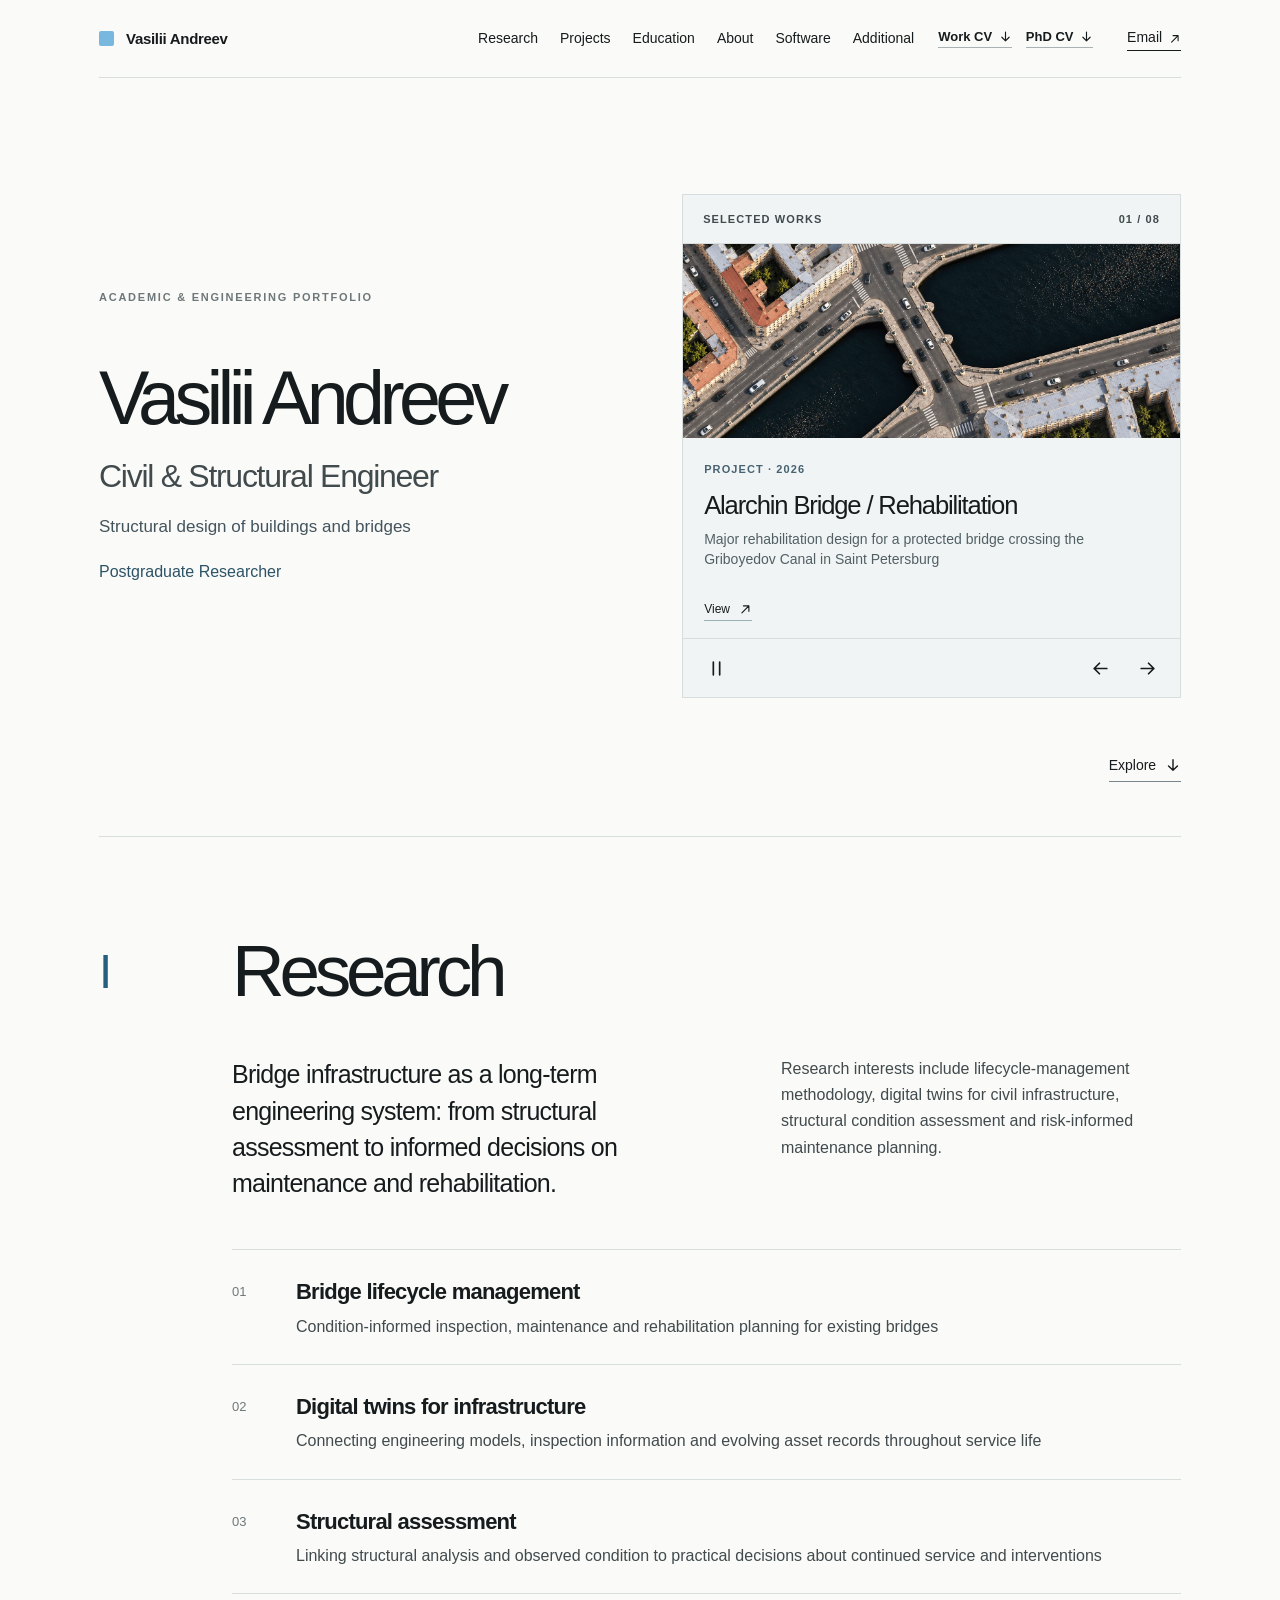
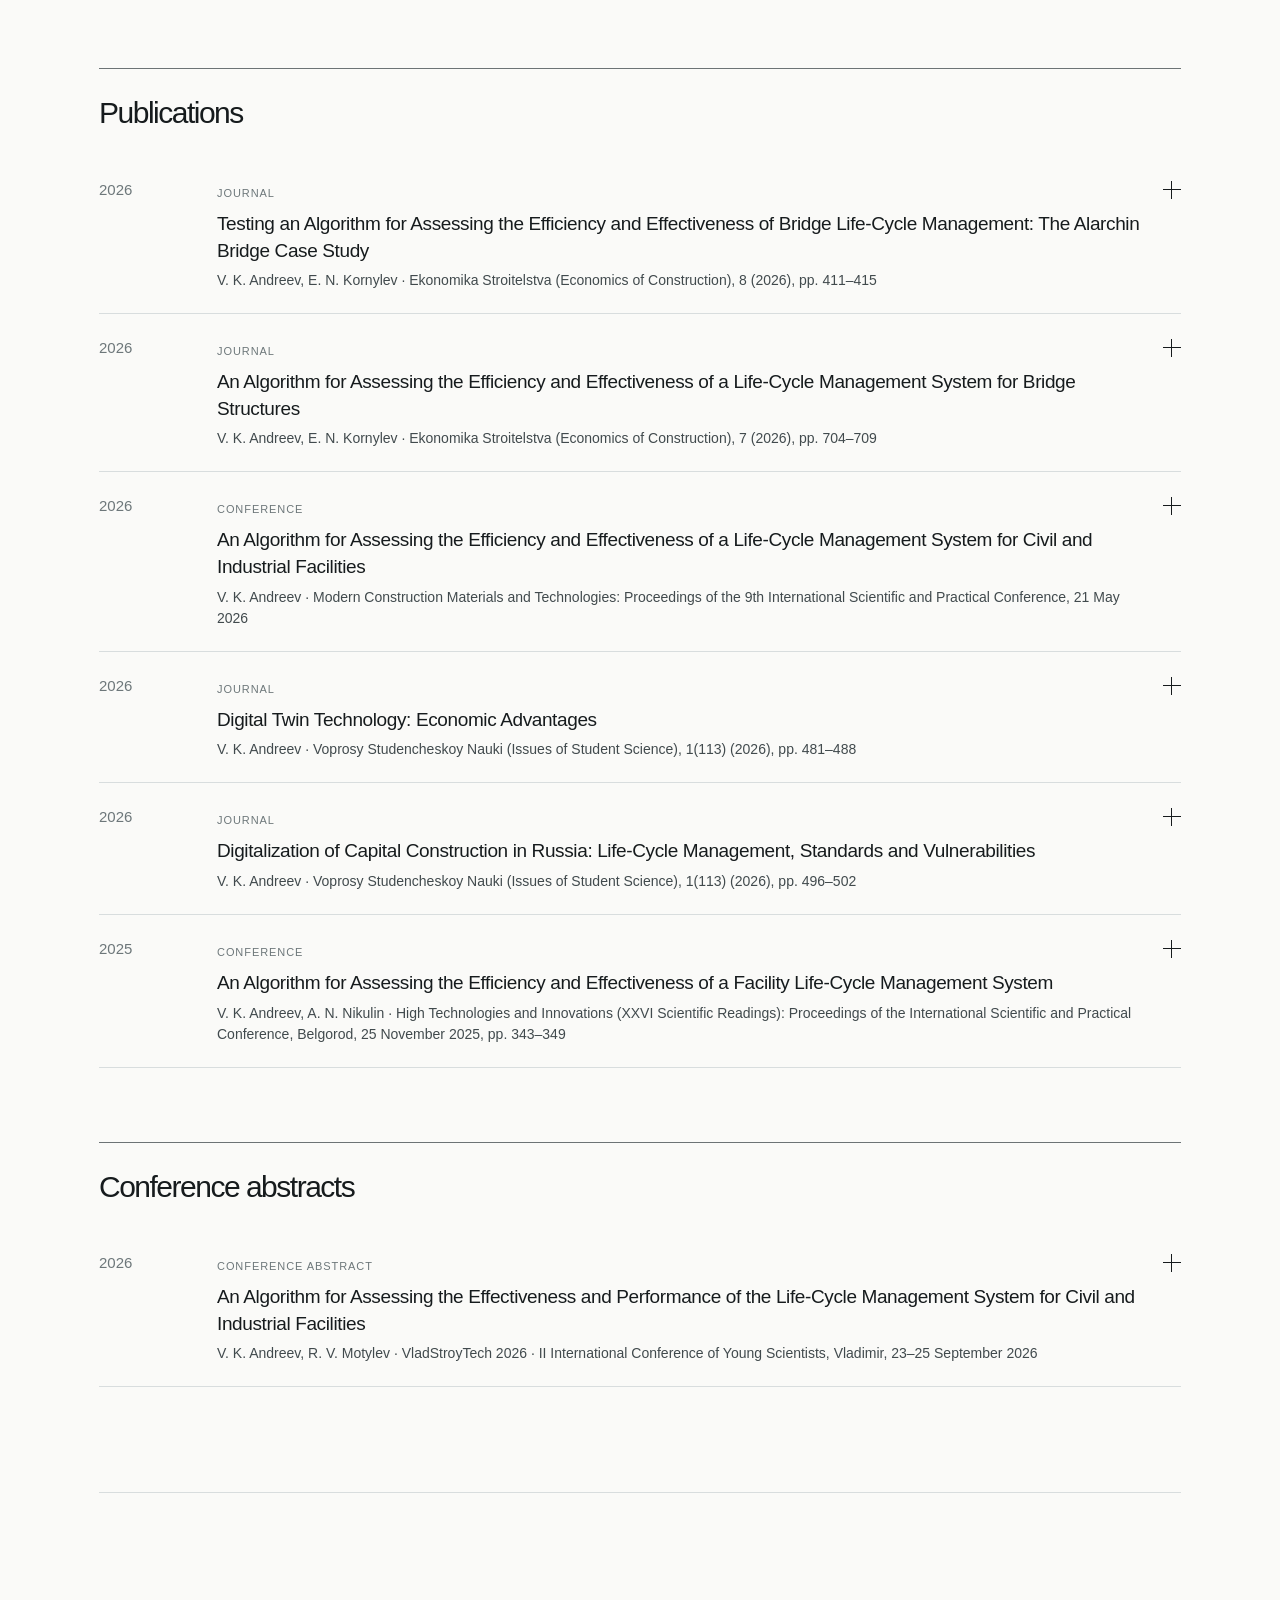
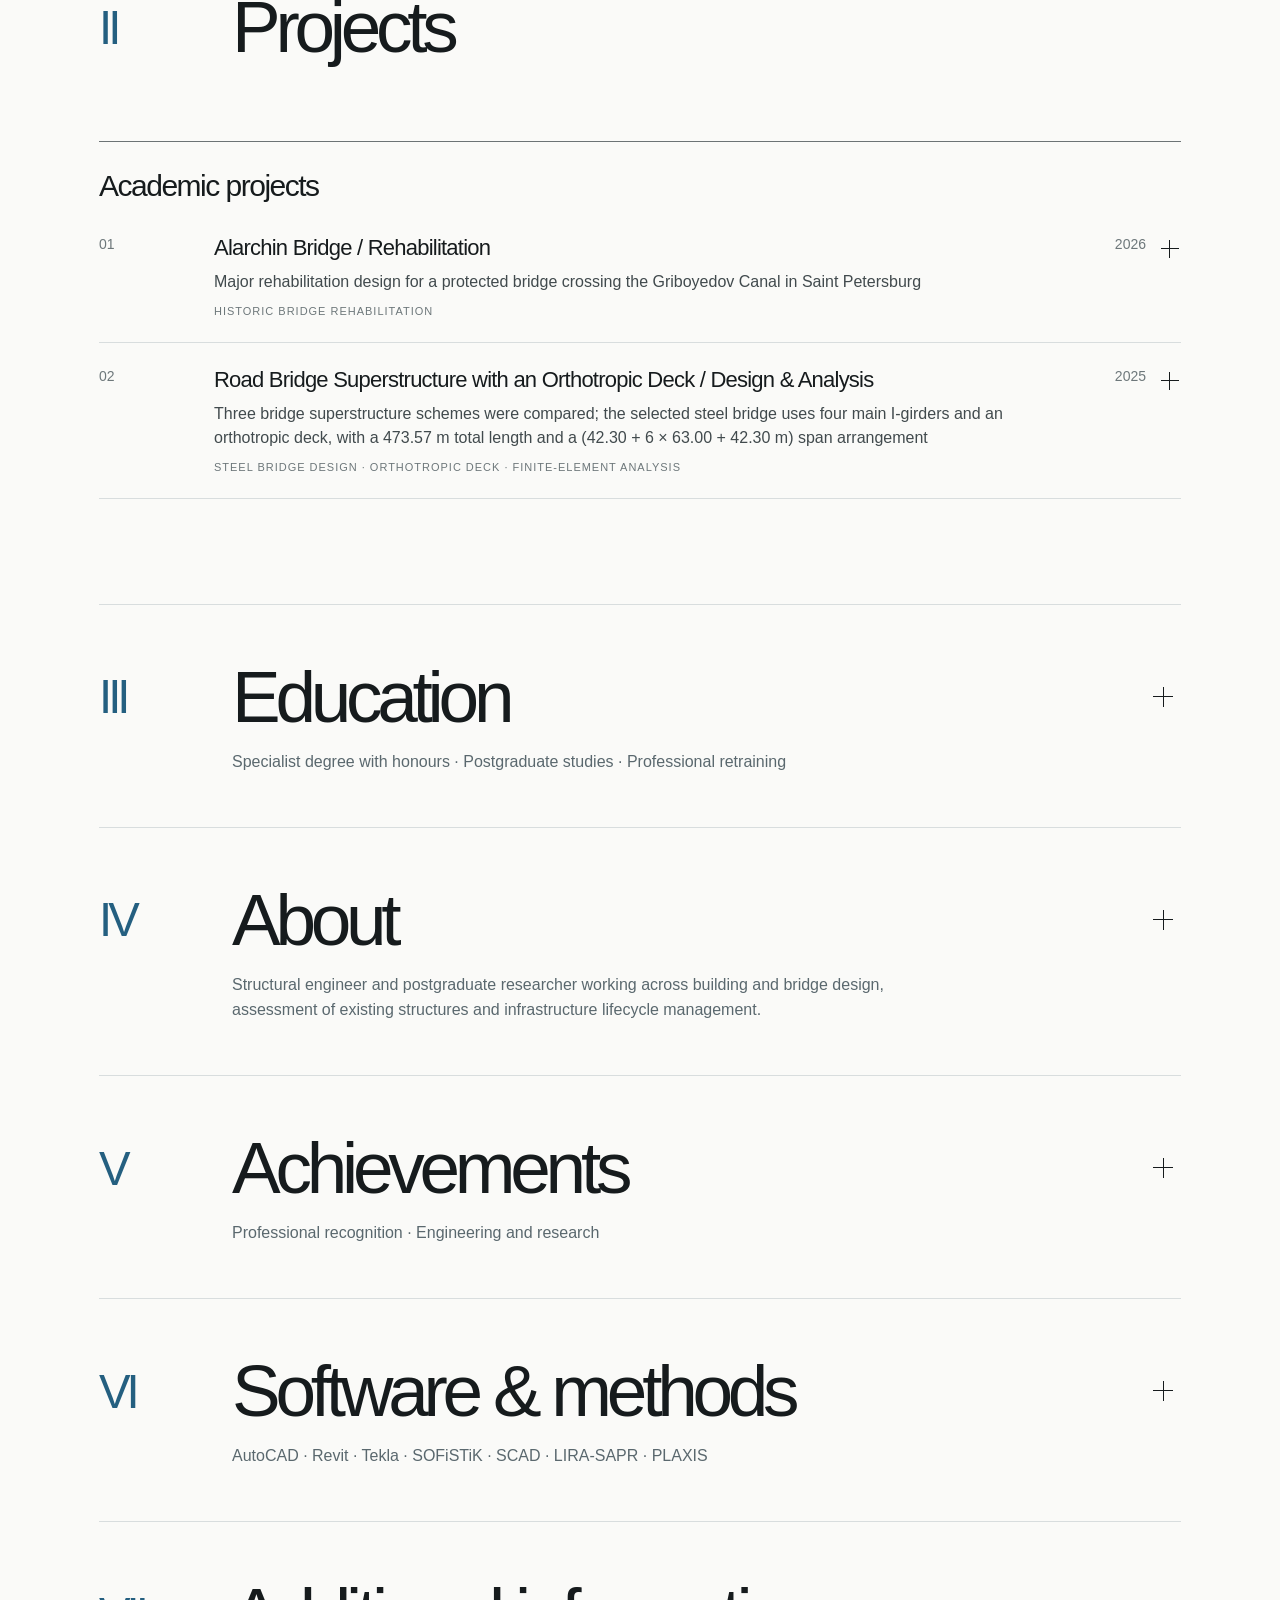
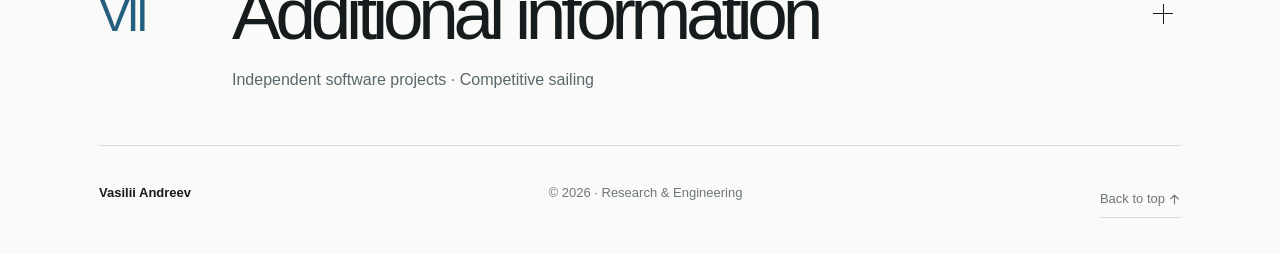
==== index.html @ 2270ab51 "Publish orthotropic bridge project with compact manual galleries" ====
<!doctype html>
<html lang="en">
<head>
<meta charset="utf-8">
<meta name="viewport" content="width=device-width,initial-scale=1">
<meta name="theme-color" content="#fafaf8">
<meta name="description" content="Vasilii Andreev — Civil and Structural Engineer and postgraduate researcher. Bridge engineering, infrastructure lifecycle management, research publications and selected technical projects.">
<title>Vasilii Andreev — Research &amp; Engineering</title>
<link rel="icon" href="assets/favicon-blue-v4.svg?v=5" type="image/svg+xml" sizes="any">
<link rel="stylesheet" href="assets/portfolio-v5.css?v=20261127-orto-gallery1">
<script src="assets/portfolio-v5.js?v=20261127-orto-gallery1" defer></script>
</head>
<body>
<a href="#app" class="skip-link">Skip to content</a>
<div class="page">
<header class="site-header" id="top">
<a class="brand" href="./" aria-label="Vasilii Andreev, home"><span class="brand-square" aria-hidden="true"></span><span class="brand-text"><span class="brand-name">Vasilii Andreev</span><span class="header-kicker" aria-label="Academic and Engineering Portfolio"><span class="header-kicker-full">ACADEMIC &amp; ENGINEERING PORTFOLIO</span><span class="header-kicker-mobile"><span>ACADEMIC &amp; ENGINEERING</span><span>PORTFOLIO</span></span></span></span></a>
<button type="button" class="nav-toggle" id="nav-toggle" aria-expanded="false" aria-label="Open navigation" aria-controls="site-nav"><span class="nav-toggle-label">Menu</span><span class="menu-glyph" aria-hidden="true"><span></span><span></span></span></button>
<nav class="nav" id="site-nav" aria-label="Main navigation">
<a href="#research">Research</a>
<a href="#projects">Projects</a>
<a href="#education">Education</a>
<a href="#about">About</a>
<a href="#software">Software</a>
<a href="#additional">Additional</a>
<div class="nav-cv-mobile"><a data-cv="work" href="media/docs/Vasilii_Andreev_Work_CV.pdf" download>Work CV <span aria-hidden="true"><svg class="ui-icon ui-icon-down" xmlns="http://www.w3.org/2000/svg" width="18" height="18" viewBox="0 0 18 18" fill="none" stroke="currentColor" stroke-width="1.6" stroke-linecap="round" stroke-linejoin="round" aria-hidden="true" focusable="false"><path d="M9 3v12m-5-5 5 5 5-5"/></svg></span></a><a data-cv="phd" href="media/docs/Vasilii_Andreev_PhD_CV.pdf" download>PhD CV <span aria-hidden="true"><svg class="ui-icon ui-icon-down" xmlns="http://www.w3.org/2000/svg" width="18" height="18" viewBox="0 0 18 18" fill="none" stroke="currentColor" stroke-width="1.6" stroke-linecap="round" stroke-linejoin="round" aria-hidden="true" focusable="false"><path d="M9 3v12m-5-5 5 5 5-5"/></svg></span></a></div><a class="nav-email-mobile" href="#contact">Email <span aria-hidden="true"><svg class="ui-icon ui-icon-external" xmlns="http://www.w3.org/2000/svg" width="18" height="18" viewBox="0 0 18 18" fill="none" stroke="currentColor" stroke-width="1.6" stroke-linecap="round" stroke-linejoin="round" aria-hidden="true" focusable="false"><path d="M5 14 14 5M7 5h7v7"/></svg></span></a>
</nav>
<div class="cv-actions" aria-label="Download curriculum vitae"><a data-cv="work" href="media/docs/Vasilii_Andreev_Work_CV.pdf" download="Vasilii_Andreev_Work_CV.pdf">Work CV <svg class="ui-icon ui-icon-down" xmlns="http://www.w3.org/2000/svg" width="18" height="18" viewBox="0 0 18 18" fill="none" stroke="currentColor" stroke-width="1.6" stroke-linecap="round" stroke-linejoin="round" aria-hidden="true" focusable="false"><path d="M9 3v12m-5-5 5 5 5-5"/></svg></a><a data-cv="phd" href="media/docs/Vasilii_Andreev_PhD_CV.pdf" download="Vasilii_Andreev_PhD_CV.pdf">PhD CV <svg class="ui-icon ui-icon-down" xmlns="http://www.w3.org/2000/svg" width="18" height="18" viewBox="0 0 18 18" fill="none" stroke="currentColor" stroke-width="1.6" stroke-linecap="round" stroke-linejoin="round" aria-hidden="true" focusable="false"><path d="M9 3v12m-5-5 5 5 5-5"/></svg></a></div>
<a class="nav-contact" id="header-contact" href="#contact">Email <svg class="ui-icon ui-icon-external" xmlns="http://www.w3.org/2000/svg" width="18" height="18" viewBox="0 0 18 18" fill="none" stroke="currentColor" stroke-width="1.6" stroke-linecap="round" stroke-linejoin="round" aria-hidden="true" focusable="false"><path d="M5 14 14 5M7 5h7v7"/></svg></a>
</header>
<main id="app"><p class="site-section">Loading portfolio…</p></main>
<footer class="site-footer"><strong>Vasilii Andreev</strong><span>© <span id="copyright-year">2026</span> · Research &amp; Engineering</span><a href="#top" data-back-to-top>Back to top <svg class="ui-icon ui-icon-up" xmlns="http://www.w3.org/2000/svg" width="18" height="18" viewBox="0 0 18 18" fill="none" stroke="currentColor" stroke-width="1.6" stroke-linecap="round" stroke-linejoin="round" aria-hidden="true" focusable="false"><path d="M9 15V3m-5 5 5-5 5 5"/></svg></a></footer>
</div>
</body>
</html>
---- assets/portfolio-v5.css ----
/* Portfolio v5: information-led Japanese minimalism */
:root{--paper:#fafaf8;--ink:#161b1d;--secondary:#414a4d;--muted:#6d777a;--line:#d8ddde;--accent:#277fae;--blue:#83c3e9;--soft:#f0f4f5;--main:1150px;--head:78px}
*{box-sizing:border-box}html{scroll-behavior:smooth;scroll-padding-top:100px}body{margin:0;background:var(--paper);color:var(--ink);font:17px/1.65 Inter,"Helvetica Neue",Arial,sans-serif;-webkit-font-smoothing:antialiased}
a{color:inherit;text-decoration:none}button{font:inherit;cursor:pointer}p,h1,h2,h3,h4{margin:0}
a:focus-visible,button:focus-visible,summary:focus-visible,.showcase-viewport:focus-visible{outline:3px solid var(--accent);outline-offset:3px}
img{max-width:100%;display:block}.page{max-width:var(--main);padding:0 34px;margin:0 auto;min-width:0}
.skip-link{position:absolute;left:10px;top:-100px;background:#fff;padding:10px;z-index:300}.skip-link:focus{top:10px}
.site-header{position:sticky;top:0;z-index:100;height:var(--head);display:flex;align-items:center;gap:20px;border-bottom:1px solid var(--line);background:rgba(250,250,248,.96);-webkit-backdrop-filter:blur(12px);backdrop-filter:blur(12px)}
.brand{display:flex;gap:12px;align-items:center;margin-right:auto;white-space:nowrap;font-size:15px;font-weight:650;letter-spacing:-.02em}
.brand-square{display:block;height:15px;width:15px;background:var(--blue);border-radius:2px}
.nav{display:flex;gap:22px;align-items:center;transition:opacity .25s}
.nav a,.nav-contact{font-size:14px;font-weight:500;white-space:nowrap}
.nav a:hover,.nav a[aria-current],.nav-contact:hover{color:var(--accent)}
.nav-contact{margin-left:14px;border-bottom:1px solid currentColor}
.nav-toggle{display:none}.text-link{font-size:14px;border-bottom:1px solid #79868b;padding-bottom:4px}
.site-footer{display:flex;justify-content:space-between;gap:16px;flex-wrap:wrap;padding:36px 0;color:var(--muted);font-size:13px}.site-footer strong{color:var(--ink);font-weight:600}.site-footer a{border-bottom:1px solid var(--line)}
.intro-section{padding:116px 0 54px;border-bottom:1px solid var(--line)}
.intro-grid{display:grid;grid-template-columns:minmax(0,1.02fr) minmax(0,.98fr);gap:clamp(36px,5vw,80px);align-items:center}
.intro-main{min-width:0;padding:30px 0 50px}
.intro-label{font-size:11px;letter-spacing:.16em;color:var(--muted);font-weight:650}
.intro-main h1{font-weight:460;letter-spacing:-.075em;line-height:1.06;font-size:clamp(58px,5.9vw,90px);margin:52px 0 18px}
.profession{font-size:clamp(22px,2.5vw,32px);letter-spacing:-.04em;line-height:1.28;color:var(--secondary)}
.research-status{font-size:15px;margin-top:27px;font-weight:520;display:flex;align-items:center;gap:12px;color:#395d73}
.status-line{width:18px;height:3px;background:var(--blue);display:inline-block}
.intro-foot{display:flex;justify-content:flex-end;gap:28px;align-items:center;margin-top:56px}.intro-spacer{flex:1}
.showcase{border:1px solid var(--line);background:#f0f4f5;min-height:504px;display:flex;flex-direction:column;min-width:0}
.showcase-top{display:flex;justify-content:space-between;gap:15px;padding:15px 20px;border-bottom:1px solid var(--line);font-size:11px;letter-spacing:.1em;color:var(--secondary);font-weight:650}
.showcase-counter{font-variant-numeric:tabular-nums}
.showcase-viewport{position:relative;flex:1;min-height:382px;touch-action:pan-y}
.showcase-slide{position:absolute;inset:0;display:flex;flex-direction:column;opacity:0;visibility:hidden;pointer-events:none;transition:opacity .3s}
.showcase-slide.is-current{opacity:1;visibility:visible;pointer-events:auto}
.showcase-image-region{position:relative;min-height:125px;flex:1;overflow:hidden;background:#eaf1f4}
.showcase-image{width:100%;height:100%;object-fit:cover}
.showcase-canvas{position:absolute;inset:0;display:flex;align-items:center;justify-content:center}
.canvas-project{background:#e7f0f3}
.canvas-publication{background:#f2f3ef}
.canvas-motif{width:50%;height:1px;background:#8da5ad;transform:rotate(-14deg);position:relative}
.canvas-motif:before{content:"";position:absolute;width:13px;height:13px;background:var(--blue);left:10%;bottom:-6px}
.canvas-publication .canvas-motif{height:1px;width:32%;background:#a3b0a9;transform:none}
.canvas-publication .canvas-motif:before{width:1px;height:65px;bottom:-32px;left:50%;background:#a3b0a9}
.showcase-slide-copy{padding:22px 21px 17px;min-height:200px;display:flex;flex-direction:column;align-items:flex-start}
.showcase-category{font-size:11px;font-weight:600;letter-spacing:.1em;color:#476271}
.showcase-slide-copy h3{font-size:clamp(19px,2vw,26px);font-weight:530;line-height:1.28;letter-spacing:-.045em;margin:11px 0 7px}
.showcase-slide-copy p{font-size:14px;line-height:1.45;color:#526064;max-height:3em;overflow:hidden}
.showcase-link{font-size:12px;margin-top:auto;border-bottom:1px solid #9bb1b9;padding-top:12px}
.showcase-link:hover{color:var(--accent)}
.showcase-controls{border-top:1px solid var(--line);display:flex;justify-content:space-between;gap:12px;padding:8px 12px}
.showcase-play,.showcase-prev,.showcase-next{min-height:42px;min-width:42px;border:1px solid transparent;background:transparent;font-size:19px;color:var(--ink)}
.showcase-buttons{display:flex;gap:5px}
.showcase-play:hover,.showcase-buttons button:hover{background:#dfebf0}
.site-section{padding:94px 0 105px;border-bottom:1px solid var(--line);scroll-margin-top:calc(var(--head) + 26px)}
.section-head{display:grid;grid-template-columns:115px 1fr;align-items:baseline;gap:18px;margin-bottom:45px}
.section-number{font-size:32px;font-weight:460;line-height:1;font-family:Georgia,"Times New Roman",serif;color:#657d88}
.section-head h2{font-size:clamp(42px,5.7vw,73px);font-weight:470;line-height:1.1;letter-spacing:-.072em}
.intro-two{display:grid;grid-template-columns:1.1fr .9fr;gap:60px;margin-left:133px;margin-bottom:48px}
.section-lead{font-size:clamp(19px,2.15vw,25px);line-height:1.45;letter-spacing:-.03em}
.section-note{font-size:16px;color:var(--secondary);line-height:1.63}
.topic-list{margin-left:133px;border-top:1px solid var(--line)}
.topic{display:grid;grid-template-columns:48px 1fr;gap:16px;padding:24px 0;border-bottom:1px solid var(--line)}
.topic-index{color:var(--muted);font-size:13px;padding-top:7px}
.topic h3{font-size:22px;font-weight:550;letter-spacing:-.035em;transition:color .17s}
.topic:hover h3,.topic:focus-within h3{color:var(--accent)}
.topic p{font-size:16px;color:var(--secondary);margin-top:3px}
.subsection-head{display:flex;justify-content:space-between;align-items:baseline;border-top:1px solid #6c7375;padding-top:19px;margin-top:74px}
.subsection-head h3{font-size:30px;font-weight:470;letter-spacing:-.05em}
.paper-list{padding:0;list-style:none;margin:18px 0 0}
.paper{border-bottom:1px solid var(--line)}
.paper-inner{display:grid;grid-template-columns:104px minmax(0,1fr) 30px;gap:14px;padding:22px 0;align-items:start}
.paper-inner a{color:inherit}
.paper-year{font-size:15px;color:var(--muted)}
.paper-meta{font-size:11px;color:var(--muted);letter-spacing:.085em;text-transform:uppercase}
.paper h4{font-size:19px;line-height:1.4;font-weight:540;letter-spacing:-.02em;margin-top:5px;transition:color .18s}
.paper:hover h4,.paper:focus-within h4{color:var(--accent)}
.paper p{font-size:14px;color:var(--secondary);margin-top:6px}
.paper-index{font-size:12px;color:#96a0a4;text-align:right}
.project-group{margin-top:85px}
.project-entry,.education-entry,.software-entry{border-bottom:1px solid var(--line);min-width:0}
.project-entry summary,.education-entry summary,.software-entry summary{list-style:none;cursor:pointer;display:grid;gap:15px;align-items:start;padding:22px 0}
.project-entry summary::-webkit-details-marker,.education-entry summary::-webkit-details-marker,.software-entry summary::-webkit-details-marker{display:none}
.project-entry summary{grid-template-columns:100px minmax(0,1fr) 98px 20px}
.project-index,.project-year,.software-index{font-size:14px;color:var(--muted)}
.project-year{text-align:right}
.project-info,.edu-primary,.software-summary{min-width:0}
.project-title,.education-title,.software-name{display:block;font-size:22px;font-weight:530;line-height:1.35;letter-spacing:-.035em;transition:color .18s}
.project-entry summary:hover .project-title,.project-entry summary:focus-visible .project-title,
.education-entry summary:hover .education-title,.education-entry summary:focus-visible .education-title,
.software-entry summary:hover .software-name{color:var(--accent)}
.project-description,.education-description,.software-desc{display:block;color:var(--secondary);font-size:16px;margin-top:7px;line-height:1.5}
.project-discipline{display:block;font-size:11px;text-transform:uppercase;letter-spacing:.09em;color:var(--muted);margin-top:8px}
.plus{position:relative;display:block;width:18px;height:18px;margin-top:7px}
.plus:before,.plus:after{content:"";position:absolute;background:var(--ink)}
.plus:before{top:8px;left:0;width:18px;height:1px}
.plus:after{top:0;left:8px;width:1px;height:18px;transition:transform .2s}
details[open]>.project-entry,details[open]>.education-entry{color:var(--ink)}
details[open]>summary .plus:after{transform:rotate(90deg)}
.project-expanded{padding:6px 25px 36px 114px}
.project-expanded dl{display:grid;grid-template-columns:1fr 1fr;gap:24px 35px;margin:0}
.project-fact dt{font-size:11px;letter-spacing:.07em;text-transform:uppercase;color:var(--muted);margin-bottom:5px}
.project-fact dd{margin:0;color:var(--secondary);font-size:16px;line-height:1.55}
.evidence-gallery{display:grid;grid-template-columns:repeat(2,minmax(0,1fr));gap:16px;margin-top:25px}
.evidence-image img{aspect-ratio:1.45;object-fit:cover;width:100%;background:#edf1f2}
.evidence-image small{font-size:12px;color:var(--muted);display:block;margin-top:6px}
.evidence-document{display:block;grid-column:1/-1;padding:12px 0;border-bottom:1px solid var(--line);font-size:15px}
.education-list{margin-left:133px;border-top:1px solid var(--line)}
.education-entry summary{grid-template-columns:120px minmax(0,1fr) 20px;column-gap:18px;padding:28px 0}
.education-date{font-size:14px;color:var(--muted);white-space:nowrap}
.education-title{font-size:clamp(19px,2vw,23px);max-width:610px}
.education-institution{font-size:15px;color:#313b3f;display:block;margin-top:8px}
.education-description{font-size:15px;max-width:650px}
.education-expanded{display:grid;grid-template-columns:minmax(0,1.15fr) minmax(175px,.85fr);gap:38px;padding:0 20px 36px 138px}
.education-learning h4{font-size:12px;font-weight:600;letter-spacing:.06em;text-transform:uppercase;color:var(--muted);margin:12px 0}
.education-learning ul{list-style:none;margin:0 0 20px;padding:0}
.education-learning li{font-size:15px;padding:6px 0 6px 16px;position:relative;line-height:1.55}
.education-learning li:before{content:"—";position:absolute;left:0;color:var(--accent)}
.education-diploma{display:flex;align-items:stretch}
.education-diploma-placeholder,.education-diploma-link{width:100%;display:flex;flex-direction:column;align-items:center;justify-content:center;gap:10px;background:#f2f4f4;border:1px solid var(--line);padding:21px 16px;text-align:center;color:var(--muted);font-size:13px}
.diploma-paper{display:flex;align-items:center;justify-content:center;width:100px;height:130px;background:var(--paper);border:1px solid #b6c5c9;color:var(--accent);font-size:16px}
.software-note{max-width:790px;margin:0 0 50px 133px}
.software-list{border-top:1px solid var(--line);margin-left:133px}
.software-entry summary{grid-template-columns:40px minmax(0,1fr) 155px 20px}
.software-desc{font-size:15px}
.software-category{font-size:11px;text-align:right;letter-spacing:.05em;color:var(--muted)}
.software-expanded{padding:0 20px 30px 55px}
.software-expanded p{font-size:16px;max-width:700px;color:var(--secondary)}
.about-grid{display:grid;grid-template-columns:1.1fr .9fr;gap:80px;margin-left:133px}
.about-points{border-top:1px solid var(--line)}
.about-points p{padding:20px 0;font-size:19px;line-height:1.48;letter-spacing:-.025em;border-bottom:1px solid var(--line)}
.eyebrow{font-size:11px;text-transform:uppercase;letter-spacing:.09em;color:var(--muted)}
.socials{display:flex;flex-wrap:wrap;gap:12px 20px;margin:19px 0 40px}
.social-link{font-size:15px;color:var(--secondary);border-bottom:1px solid var(--line)}
.social-link:hover{color:var(--accent)}
.contact-block{display:flex;flex-direction:column;gap:8px}
.contact-block>span{font-size:11px;color:var(--muted)}
.email-link{align-self:start;font-size:20px;border-bottom:1px solid currentColor;overflow-wrap:anywhere}
.additional-grid{margin-left:133px;display:grid;grid-template-columns:1fr 1fr;gap:40px}
.additional-card{border-top:1px solid var(--line);padding-top:22px}
.additional-card h3{font-size:22px;font-weight:530}
.additional-card p{font-size:16px;color:var(--secondary);margin-top:11px;max-width:440px}
.additional-link{font-size:13px;display:inline-block;margin-top:15px;border-bottom:1px solid var(--line)}
.side-index{display:none}

@media(min-width:1550px){
 .reading-mode .side-index{display:flex;flex-direction:column;position:fixed;right:24px;top:33%;width:142px;z-index:90;border-left:1px solid var(--line);padding:7px 0 7px 16px;background:rgba(250,250,248,.92)}
 .side-index a{display:flex;align-items:baseline;gap:13px;font-size:12px;color:#727c80;padding:7px 2px}
 .side-index a span:first-child{font-family:Georgia,serif;font-size:17px;width:19px}
 .side-index a.is-active{font-weight:730;color:var(--ink)}
 .side-index a:hover{color:var(--accent)}
 .reading-mode .site-header .nav,.reading-mode .site-header .nav-contact{opacity:0;pointer-events:none}
}
@media(max-width:1100px){
 :root{--head:74px}.page{padding:0 28px}.intro-grid{gap:40px}
 .intro-main h1{font-size:clamp(54px,6vw,70px)}
 .nav{gap:16px}.nav a,.nav-contact{font-size:13px}
 .intro-two{gap:28px}
}
@media(max-width:900px){
 :root{--head:70px}.nav-toggle{display:block;border:0;background:transparent;margin-left:auto;font-size:14px;padding:10px 0}
 .site-header .nav{display:none;position:absolute;top:100%;left:-28px;right:-28px;background:var(--paper);border-bottom:1px solid var(--line);padding:21px 28px;z-index:100;flex-direction:column;align-items:flex-start;gap:18px;box-shadow:0 10px 19px #161b1d08}
 .site-header .nav.open{display:flex}.nav-contact{display:none}
 .intro-section{padding:75px 0 52px}.intro-grid{grid-template-columns:1fr;gap:30px}
 .intro-main{padding:8px 0 18px}.intro-main h1{font-size:clamp(64px,9vw,89px);margin:35px 0 16px}
 .showcase{width:100%;max-width:740px;min-height:470px}.showcase-viewport{min-height:340px}
 .section-head{grid-template-columns:78px 1fr}.intro-two,.topic-list,.education-list,.software-list,.about-grid,.additional-grid{margin-left:96px}
 .software-note{margin-left:96px}.education-expanded{padding-left:80px;gap:20px}
 .about-grid{gap:35px}.section-number{font-size:30px}
}
@media(max-width:650px){
 :root{--head:64px}.page{padding:0 19px}body{font-size:16px}
 .brand{font-size:14px}.brand-square{width:14px;height:14px}
 .site-header .nav{left:-19px;right:-19px;padding:20px}
 .intro-section{padding:54px 0 39px}.intro-label{font-size:10px}
 .intro-main h1{font-size:clamp(48px,11vw,72px);letter-spacing:-.077em}
 .profession{font-size:24px}.research-status{font-size:14px;margin-top:21px}
 .showcase{min-height:440px}.showcase-viewport{min-height:335px}
 .showcase-top{padding:12px 14px}
 .showcase-slide-copy{padding:17px 16px 14px;min-height:195px}
 .showcase-slide-copy h3{font-size:21px}.showcase-slide-copy p{font-size:13px}
 .showcase-image-region{min-height:125px}.showcase-controls{padding:5px 8px}
 .intro-foot{margin-top:28px}
 .site-section{padding:60px 0 77px}
 .section-head{grid-template-columns:38px 1fr;gap:7px;margin-bottom:35px}
 .section-number{font-size:26px}.section-head h2{font-size:clamp(39px,9vw,53px)}
 .intro-two{display:block;margin-left:0}.section-lead{font-size:21px}
 .section-note{font-size:15px;margin-top:17px}
 .topic-list,.education-list,.software-list,.about-grid,.additional-grid{margin-left:0}
 .topic h3{font-size:21px}.topic p{font-size:15px}
 .subsection-head{margin-top:61px}.subsection-head h3{font-size:27px}
 .paper-inner{grid-template-columns:46px 1fr 17px;gap:9px}.paper h4{font-size:16px}.paper p{font-size:13px}.paper-meta{font-size:10px}
 .project-entry summary{grid-template-columns:37px minmax(0,1fr) 18px;gap:9px}
 .project-year{display:none}.project-title{font-size:19px}.project-description{font-size:14px}
 .project-discipline{font-size:10px}.project-expanded{padding:0 0 27px 46px}
 .project-expanded dl{grid-template-columns:1fr;gap:16px}.project-fact dd{font-size:15px}
 .education-entry summary{grid-template-columns:1fr 18px;gap:10px}
 .education-date{grid-column:1/-1}.education-title{font-size:19px}
 .education-institution,.education-description{font-size:14px}
 .education-expanded{grid-template-columns:1fr;gap:20px;padding:0 0 28px}
 .education-diploma-placeholder,.education-diploma-link{min-height:160px}
 .diploma-paper{width:70px;height:92px}
 .software-note{margin-left:0;font-size:19px}.software-entry summary{grid-template-columns:33px 1fr 18px;gap:8px}
 .software-category{display:none}.software-name{font-size:19px}.software-desc{font-size:14px}
 .software-expanded{padding-left:41px}.software-expanded p{font-size:14px}
 .about-grid,.additional-grid{grid-template-columns:1fr;gap:30px}
 .about-points p{font-size:17px}.additional-card p{font-size:15px}
 .site-footer{font-size:12px}
}
@media(max-width:360px){.intro-main h1{font-size:44px}.intro-label{font-size:9px}.showcase-slide-copy h3{font-size:19px}}
@media(prefers-reduced-motion:reduce){html{scroll-behavior:auto}*,*:before,*:after{transition:none!important;animation:none!important}}

.education-diploma-preview{width:100%;display:flex;flex-direction:column;gap:9px;align-items:center;min-width:0}
.education-diploma-preview iframe{width:100%;height:265px;border:1px solid var(--line);background:#fff}
.education-diploma-preview a{font-size:13px;color:var(--accent);border-bottom:1px solid var(--line)}
@media(max-width:650px){.education-diploma-preview iframe{height:300px}}


/* v5.1 — editorial refinement based on marked review */
:root{--accent:#216c94;--blue:#78b8df}
.section-head{align-items:center}
.section-number{
  font-family:Inter,"Helvetica Neue",Arial,sans-serif;
  font-size:clamp(39px,3.7vw,52px);
  font-weight:500;
  letter-spacing:-.085em;
  line-height:1.12;
  color:#245f80;
  padding-right:10px;
}
.intro-scope{font-size:17px;line-height:1.45;color:#43545d;margin-top:18px;max-width:360px}
.research-status{display:block;margin-top:20px;color:#2d5366;font-size:16px;line-height:1.5}
.status-line{display:none}
.education-learning li{padding-left:17px}
.education-learning li:before{
  content:"";
  position:absolute;
  left:0;
  top:17px;
  width:5px;
  height:5px;
  border-radius:50%;
  background:#397b9c
}
/* Quiet but legible desktop in-page navigation */
@media(min-width:1550px){
 .reading-mode .side-index{
   right:24px;top:30%;width:165px;
   padding:9px 0 9px 17px;
   border-left:1px solid #c7d0d3;
 }
 .side-index a{
   gap:10px;
   padding:9px 0;
   font-family:Inter,"Helvetica Neue",Arial,sans-serif;
   font-size:15px;
   line-height:1.35;
   color:#56656a;
   font-weight:470;
   letter-spacing:-.01em;
 }
 .side-index a span:first-child{
   font-family:inherit;
   font-size:16px;
   font-weight:530;
   width:26px;
   flex-shrink:0;
   color:#3b6174;
   letter-spacing:-.035em
 }
 .side-index a.is-active{font-weight:690;color:#152e3a}
 .side-index a.is-active span:first-child{font-weight:700;color:#215c7d}
 .side-index a:hover,.side-index a:focus-visible{color:#216c94}
}
/* About: two clear editorial profiles rather than a bare list */
.about-groups{border-top:1px solid var(--line)}
.about-group{padding:28px 0 30px;border-bottom:1px solid var(--line)}
.about-group-label{font-size:11px;color:#477187;letter-spacing:.115em;font-weight:650}
.about-group h3{font-size:clamp(21px,2vw,27px);font-weight:540;letter-spacing:-.045em;line-height:1.28;margin:12px 0 14px}
.about-group>p{font-size:17px;line-height:1.58;color:#3f4c52;max-width:610px}
.about-competencies{list-style:none;padding:0;margin:19px 0 0}
.about-competencies li{position:relative;padding:8px 0 8px 19px;font-size:15.5px;line-height:1.52;color:#405056}
.about-competencies li:before{content:"";position:absolute;left:0;top:18px;width:5px;height:5px;border-radius:50%;background:#4487a9}
/* External evidence is presented as readable headlines rather than URLs */
.additional-card p{line-height:1.58}
.additional-evidence{list-style:none;margin:26px 0 0;padding:0;border-top:1px solid var(--line)}
.additional-evidence li{border-bottom:1px solid var(--line)}
.additional-evidence li a{display:flex;flex-direction:column;gap:4px;padding:13px 0;min-height:58px}
.additional-evidence li a:hover .evidence-title,
.additional-evidence li a:focus-visible .evidence-title{color:var(--accent)}
.evidence-title{font-size:15px;font-weight:540;line-height:1.4;color:#29383e;transition:color .17s}
.evidence-source{font-size:11px;letter-spacing:.045em;color:#6c7c84}
.evidence-source span{color:#337da2}
@media(max-width:1100px){
 .section-number{font-size:42px}
}
@media(max-width:900px){
 .section-number{font-size:37px}
}
@media(max-width:650px){
 .section-number{font-size:clamp(30px,8.5vw,40px)}
 .intro-scope{font-size:16px;margin-top:14px}
 .research-status{font-size:15px;margin-top:16px}
 .about-group{padding:23px 0 27px}
 .about-group h3{font-size:22px}
 .about-group>p{font-size:16px}
 .about-competencies li{font-size:14.5px}
 .evidence-title{font-size:14.5px}
 .additional-evidence{margin-top:20px}
}


/* v5.3 — results and race reportage kept together */
.additional-grid{grid-template-columns:minmax(0,1fr);gap:60px}
.additional-card{max-width:100%;padding-top:26px}
.additional-card>p{max-width:820px}
.additional-card:not(.additional-sailing) .additional-evidence{display:grid;grid-template-columns:repeat(2,minmax(0,1fr));gap:0 38px}
.regatta-list{list-style:none;padding:0;margin:27px 0 0;border-top:1px solid var(--line)}
.regatta-entry{display:grid;grid-template-columns:70px minmax(0,1fr) 70px;gap:22px;border-bottom:1px solid var(--line);padding:23px 0 24px;min-width:0}
.regatta-year{font-size:14px;line-height:1.55;color:#627077;font-variant-numeric:tabular-nums}
.regatta-content{min-width:0}
.regatta-content h4{font-size:19px;font-weight:550;letter-spacing:-.03em;line-height:1.35}
.regatta-result{font-size:16px;color:#1e678d;font-weight:550;margin-top:6px;line-height:1.45}
.regatta-detail{font-size:14px!important;margin-top:4px!important;color:var(--secondary)!important}
.regatta-class{text-align:right;font-size:12px;color:var(--muted);letter-spacing:.05em}
.regatta-sources{display:flex;flex-wrap:wrap;column-gap:20px;row-gap:11px;margin-top:15px}
.regatta-source{display:inline-flex;align-items:baseline;gap:6px;text-decoration:none;min-width:0;max-width:100%;font-size:13px;line-height:1.4}
.source-kind{color:#748087;text-transform:uppercase;letter-spacing:.06em;font-size:10px;font-weight:650;flex-shrink:0}
.source-title{color:#3c4d56;border-bottom:1px solid #aebabe;transition:color .15s,border-color .15s}
.regatta-source:hover .source-title,.regatta-source:focus-visible .source-title{color:var(--accent);border-color:var(--accent)}
.regatta-source>span:last-child{color:var(--accent)}
@media(max-width:850px){
 .additional-grid{gap:49px}
 .regatta-entry{grid-template-columns:55px minmax(0,1fr) 58px;gap:13px}
}
@media(max-width:650px){
 .additional-card:not(.additional-sailing) .additional-evidence{grid-template-columns:1fr}
 .regatta-entry{grid-template-columns:42px minmax(0,1fr);gap:9px;padding:20px 0}
 .regatta-year{font-size:12px}
 .regatta-class{grid-column:2;grid-row:2;text-align:left;margin-top:-7px}
 .regatta-content h4{font-size:17px}
 .regatta-result{font-size:15px}
 .regatta-detail{font-size:13px!important}
 .regatta-source{font-size:12px}
 .regatta-sources{gap:10px 17px}
}


/* v5.4: progressive disclosure, visible previews and editorial page density */
.site-section.collapsible-section{padding:49px 0 52px;scroll-margin-top:calc(var(--head) + 20px)}
.collapsible-section .section-head{margin-bottom:10px}
.collapsible-section .section-toggle-head{grid-template-columns:115px minmax(0,1fr) 28px;align-items:center}
.section-toggle{font:inherit;font-size:inherit;letter-spacing:inherit;font-weight:inherit;line-height:inherit;cursor:pointer;display:block;width:100%;text-align:left;background:transparent;border:0;color:inherit;padding:0}
.section-toggle:hover,.section-toggle:focus-visible{color:var(--accent)}
.section-mark{position:relative;display:block;height:22px;width:22px}
.section-mark:before,.section-mark:after{content:"";position:absolute;background:var(--ink)}
.section-mark:before{left:1px;top:10px;width:20px;height:1px}
.section-mark:after{left:11px;top:1px;height:20px;width:1px;transition:transform .15s}
.collapsible-section.is-expanded .section-mark:after{transform:rotate(90deg)}
.section-preview{padding-left:133px;font-size:16px;line-height:1.56;color:#5a686e;max-width:850px}
.section-expanded{padding-top:34px}
.section-expanded[hidden]{display:none!important}
.collapsible-section.is-expanded{padding-bottom:84px}
.collapsible-section .section-head h2{min-width:0}
/* About: flow under resource column instead of trapping the entire narrative at half width */
.editorial-about{margin-left:133px;display:grid;grid-template-columns:minmax(0,1fr) minmax(230px,.7fr);gap:30px 54px;align-items:start}
.editorial-about .about-main{grid-column:1;grid-row:1;min-width:0}
.editorial-about .about-links{grid-column:2;grid-row:1;min-width:0}
.editorial-about .about-research{grid-column:1/-1;grid-row:2;max-width:890px;padding-top:30px}
.editorial-about .about-group>p{max-width:760px}
.editorial-about .about-research>p{max-width:820px}
.editorial-about .about-research .about-competencies{max-width:850px;columns:2;column-gap:46px}
.editorial-about .about-research .about-competencies li{break-inside:avoid}
.editorial-about .about-professional{border-top:1px solid var(--line)}
/* compact additional blocks, sources remain available on demand */
.additional-grid{margin-left:133px;display:grid;grid-template-columns:1fr 1fr;gap:43px;align-items:start}
.additional-card{min-width:0}
.additional-card h3{font-size:22px}
.additional-card>p{font-size:16px;max-width:530px;margin-top:13px}
.additional-highlights{list-style:none;margin:22px 0 24px;padding:0}
.additional-highlights li{font-size:15px;color:#46545a;line-height:1.5;padding:5px 0 5px 17px;position:relative}
.additional-highlights li:before{content:"";position:absolute;left:0;top:14px;width:5px;height:5px;background:var(--accent);border-radius:50%}
.evidence-disclosure{border-top:1px solid var(--line);border-bottom:1px solid var(--line);margin-top:25px}
.evidence-disclosure summary{list-style:none;display:flex;align-items:center;gap:16px;cursor:pointer;padding:15px 0;min-height:50px;font-size:14px;font-weight:600}
.evidence-disclosure summary::-webkit-details-marker{display:none}
.evidence-disclosure summary:hover{color:var(--accent)}
.archive-count{margin-left:auto;color:var(--muted);font-size:12px;font-weight:400}
.evidence-disclosure .plus{width:15px;height:15px;margin:0}
.evidence-disclosure .plus:before{top:7px;width:15px}
.evidence-disclosure .plus:after{left:7px;height:15px}
.evidence-panel{padding:0 0 12px}
.evidence-panel .additional-evidence{display:block!important;grid-template-columns:1fr!important;margin:0;border-top:0}
.evidence-panel .regatta-list{margin-top:0}
.evidence-panel .regatta-entry{grid-template-columns:50px minmax(0,1fr);gap:12px;padding:18px 0}
.evidence-panel .regatta-class{display:none}
.evidence-panel .regatta-content h4{font-size:15.5px}
.evidence-panel .regatta-result{font-size:14px}
.evidence-panel .regatta-source{font-size:12px}
.evidence-panel .regatta-sources{margin-top:11px}
@media(max-width:900px){
 .collapsible-section .section-toggle-head{grid-template-columns:78px minmax(0,1fr) 24px}
 .section-preview{padding-left:96px}
 .editorial-about,.additional-grid{margin-left:96px}
 .editorial-about{gap:25px}
}
@media(max-width:650px){
 .site-section.collapsible-section{padding:33px 0 40px}
 .collapsible-section .section-toggle-head{grid-template-columns:38px minmax(0,1fr) 22px;gap:7px}
 .collapsible-section .section-head h2{font-size:clamp(37px,8.6vw,52px)}
 .section-preview{padding-left:45px;font-size:14px;line-height:1.5}
 .section-expanded{padding-top:29px}
 .collapsible-section.is-expanded{padding-bottom:63px}
 .editorial-about{margin-left:0;display:flex;flex-direction:column;gap:14px}
 .editorial-about .about-main,.editorial-about .about-links,.editorial-about .about-research{width:100%;max-width:100%}
 .editorial-about .about-links{padding-top:18px;padding-bottom:23px;border-bottom:1px solid var(--line)}
 .editorial-about .about-research{padding-top:18px}
 .editorial-about .about-research .about-competencies{columns:1}
 .additional-grid{margin-left:0;grid-template-columns:1fr;gap:35px}
 .evidence-panel .regatta-entry{grid-template-columns:42px minmax(0,1fr)}
}
/* Utility downloads stay visible while the menu collapses */
.cv-actions{display:flex;align-items:center;gap:14px;margin-left:4px}
.cv-actions a{font-size:13px;line-height:1.2;white-space:nowrap;border-bottom:1px solid #a8b2b5;padding-bottom:3px;font-weight:590}
.cv-actions a:hover{color:var(--accent);border-color:var(--accent)}
@media(max-width:1170px){
 .nav{gap:14px}
 .nav a{font-size:13px}
 .cv-actions{gap:10px}
 .cv-actions a{font-size:12px}
 .nav-contact{margin-left:0}
}
@media(max-width:1020px){
 .site-header .nav-toggle{display:block;border:0;background:transparent;margin-left:auto;font-size:14px;padding:9px 0}
 .site-header .nav{display:none;position:absolute;top:100%;left:-28px;right:-28px;background:var(--paper);border-bottom:1px solid var(--line);padding:21px 28px;z-index:100;flex-direction:column;align-items:flex-start;gap:18px;box-shadow:0 10px 19px #161b1d08}
 .site-header .nav.open{display:flex}
 .site-header .nav-contact{display:none}
 .site-header{gap:13px}
}
@media(max-width:600px){
 .cv-actions{display:none}
 .site-header .nav{left:-19px;right:-19px}
 .nav-cv-mobile{display:flex!important;gap:18px;border-top:1px solid var(--line);padding-top:15px;width:100%;flex-wrap:wrap}
 .nav-cv-mobile a{font-size:14px!important;border-bottom:1px solid #a5b3b8;padding-bottom:4px}
}
@media(min-width:601px){.nav-cv-mobile{display:none!important}}


/* v5.4.1 — keep source archives readable when expanded */
.additional-grid{grid-template-columns:minmax(0,1fr);gap:38px}
.additional-card{max-width:880px;padding:21px 0 3px}
.additional-card>p{max-width:690px}
.additional-highlights{max-width:740px;display:grid;grid-template-columns:repeat(2,minmax(0,1fr));gap:2px 22px}
.additional-highlights li{break-inside:avoid}
.evidence-disclosure{max-width:880px}
.evidence-panel .regatta-entry{grid-template-columns:68px minmax(0,1fr)}
@media(max-width:650px){
 .additional-highlights{grid-template-columns:1fr}
 .evidence-panel .regatta-entry{grid-template-columns:42px minmax(0,1fr)}
}
[data-cv][hidden]{display:none!important}


/* v5.5 — mobile-first refinement without changing desktop editorial design */
:root{--tap-size:44px}
.nav-email-mobile{display:none!important}
@media(max-width:1020px){
 :root{--head:68px}
 .site-header{height:var(--head);min-height:var(--head);gap:12px}
 .site-header .nav-toggle{display:inline-flex;align-items:center;justify-content:center;gap:12px;
   padding:7px 4px 7px 12px;min-height:var(--tap-size);min-width:90px;
   color:var(--ink);font-weight:600;font-size:14px;white-space:nowrap;cursor:pointer}
 .site-header .nav-toggle:focus-visible{outline-offset:-3px}
 .menu-glyph{width:21px;height:17px;position:relative;display:inline-flex;flex-direction:column;
   justify-content:space-evenly;align-items:stretch;flex:0 0 auto}
 .menu-glyph span{display:block;height:1.5px;background:currentColor;transform-origin:center;transition:transform .16s,opacity .16s}
 .site-header.menu-active .menu-glyph span:first-child{transform:translateY(4.25px) rotate(45deg)}
 .site-header.menu-active .menu-glyph span:last-child{transform:translateY(-4.25px) rotate(-45deg)}
 .site-header .nav{position:absolute;top:calc(100% + 1px);left:-28px;right:-28px;
   display:none;flex-direction:column;align-items:stretch;gap:0;
   max-height:calc(100vh - var(--head) - 8px);max-height:calc(100dvh - var(--head) - 8px);
   overflow-y:auto;overscroll-behavior:contain;background:var(--paper);
   padding:14px 28px 24px;box-shadow:0 24px 40px #13212b14;
   border-bottom:1px solid var(--line);z-index:101}
 .site-header .nav.open{display:flex}
 .site-header .nav>a{display:flex;align-items:center;padding:11px 4px;
   min-height:var(--tap-size);width:100%;border-bottom:1px solid #e2e6e5;
   font-size:17px;letter-spacing:-.02em;white-space:normal}
 .site-header .nav>a:hover,.site-header .nav>a:focus-visible{color:var(--accent)}
 .site-header .nav-contact{display:none}
 .nav-email-mobile{display:flex!important;justify-content:space-between;align-items:center;
   min-height:var(--tap-size);font-size:15px!important;padding-top:10px}
 .nav-email-mobile span{color:var(--accent)}
 .site-header .nav-cv-mobile{padding:12px 4px;border-top:none;width:100%;align-items:stretch}
 .site-header .nav-cv-mobile a{min-height:var(--tap-size);display:flex;align-items:center;justify-content:space-between}
 .site-header .nav-cv-mobile a span{color:var(--accent)}
 body.menu-open{overflow:hidden}
 body.menu-open:before{content:"";position:fixed;inset:var(--head) 0 0;background:#15232a3a;z-index:85}
 .brand{min-width:0}
 .brand>span:last-child{overflow:hidden;text-overflow:ellipsis}
 .site-footer{padding-bottom:max(24px,env(safe-area-inset-bottom))}
}
@media(min-width:781px) and (max-width:1020px){
 .site-header .nav-cv-mobile{display:none!important}
 .cv-actions{margin-left:0}
 .intro-grid{grid-template-columns:minmax(0,1fr);gap:28px}
 .intro-main{padding-bottom:8px}
 .showcase{max-width:780px}
}
@media(max-width:780px){
 :root{--head:64px}
 .cv-actions{display:none!important}
 .site-header{gap:8px}
 .site-header .nav-cv-mobile{display:flex!important;flex-direction:column;gap:0}
 .site-header .nav-cv-mobile a{font-size:15px!important;font-weight:580;white-space:normal;
   border-bottom:1px solid #e2e6e5}
 .site-header .nav-cv-mobile a:last-child{border-bottom:0}
 .site-header .nav{padding-top:8px;padding-bottom:max(20px,env(safe-area-inset-bottom))}
 .intro-section{padding:55px 0 42px}
 .intro-grid{grid-template-columns:minmax(0,1fr);gap:28px}
 .intro-main{padding:0 0 3px}
 .intro-main h1{font-size:clamp(51px,9vw,70px);margin:35px 0 14px;
   line-height:1.035;letter-spacing:-.073em;overflow-wrap:normal}
 .profession{font-size:clamp(23px,4vw,29px);line-height:1.3}
 .intro-scope{font-size:16px;line-height:1.5;max-width:600px}
 .research-status{font-size:15px}
 .intro-foot{margin-top:24px}
 .showcase{width:100%;max-width:none;min-height:490px}
 .showcase-viewport{min-height:397px}
 .showcase-slide-copy{min-height:210px;padding:20px 20px 16px}
 .showcase-slide-copy h3{font-size:clamp(20px,3.5vw,25px);line-height:1.27;overflow-wrap:anywhere}
 .showcase-slide-copy p{font-size:14px;line-height:1.48;max-height:3em}
 .showcase-play,.showcase-prev,.showcase-next{min-width:var(--tap-size);min-height:var(--tap-size);touch-action:manipulation}
 .section-head{grid-template-columns:55px minmax(0,1fr);gap:12px}
 .section-head h2{min-width:0;font-size:clamp(40px,6.6vw,59px)}
 .section-number{font-size:clamp(32px,5.4vw,43px)}
 .intro-two,.topic-list{margin-left:0}
 .intro-two{grid-template-columns:minmax(0,1fr);gap:14px}
 .section-lead{font-size:21px;line-height:1.5}
 .section-note{font-size:15.5px;margin-top:0;line-height:1.6}
 .topic{grid-template-columns:30px minmax(0,1fr);gap:11px;padding:21px 0}
 .topic h3{font-size:20px}
 .topic p{font-size:15px}
 .topic-index{font-size:12px}
 .paper-inner{grid-template-columns:45px minmax(0,1fr);gap:11px;padding:20px 0}
 .paper-index{display:none}
 .paper h4{font-size:17px;line-height:1.38;overflow-wrap:anywhere}
 .paper-year{font-size:14px}
 .paper-meta{font-size:11px}
 .paper p{font-size:13.5px;line-height:1.5}
 .project-entry summary{grid-template-columns:34px minmax(0,1fr) 19px;
   grid-template-rows:auto auto;gap:4px 11px;padding:20px 0}
 .project-entry .project-index{grid-column:1;grid-row:1;font-size:13px;padding-top:4px}
 .project-entry .project-info{grid-column:2;grid-row:1;min-width:0}
 .project-entry .project-title{font-size:19px;line-height:1.35;overflow-wrap:anywhere}
 .project-entry .project-description{font-size:14.5px;line-height:1.5}
 .project-entry .project-discipline{font-size:10.5px}
 .project-entry summary>.plus{grid-column:3;grid-row:1}
 .project-entry .project-year{display:block;grid-column:2;grid-row:2;text-align:left;
    margin-top:2px;font-size:12px;color:var(--muted)}
 .project-expanded{padding:4px 2px 27px 45px}
 .project-expanded dl{grid-template-columns:minmax(0,1fr);gap:17px}
 .project-fact dd{font-size:15px;overflow-wrap:anywhere}
 .education-list,.software-list{margin-left:0}
 .education-entry summary{padding:21px 0}
 .education-entry .education-date{white-space:normal}
 .education-expanded{padding:0 0 25px}
 .education-diploma-preview iframe{max-width:100%;height:260px}
 .socials{gap:10px 17px}
 .social-link{display:inline-flex;align-items:center;min-height:34px}
 .email-link{font-size:18px;overflow-wrap:anywhere}
 .additional-grid{margin-left:0}
 .additional-highlights{grid-template-columns:minmax(0,1fr)}
 .regatta-source{display:flex;align-items:baseline;flex-wrap:wrap}
 .regatta-source .source-title{overflow-wrap:anywhere}
 .evidence-panel .regatta-entry{grid-template-columns:40px minmax(0,1fr);gap:9px}
 .evidence-gallery{grid-template-columns:minmax(0,1fr)}
 .site-footer{gap:10px 20px;justify-content:space-between}
}
@media(max-width:650px){
 .page{padding:0 20px}
 .site-header .nav{left:-20px;right:-20px;padding-left:20px;padding-right:20px}
 .site-section{padding:61px 0 72px}
 .site-section.collapsible-section{padding:33px 0 39px}
 .collapsible-section.is-expanded{padding-bottom:61px}
 .collapsible-section .section-toggle-head{grid-template-columns:38px minmax(0,1fr) 22px;gap:8px}
 .collapsible-section .section-head h2{font-size:clamp(32px,8vw,45px)}
 .section-preview{padding-left:46px;font-size:14px;line-height:1.53;overflow-wrap:anywhere}
 .section-expanded{padding-top:24px}
 .subsection-head h3{font-size:27px}
 .subsection-head{margin-top:53px}
 .about-grid.editorial-about{margin-left:0;gap:12px}
 .editorial-about .about-research .about-competencies{columns:1}
 .about-group>p{font-size:16px;line-height:1.62}
 .about-competencies li{font-size:14.5px}
 .additional-card h3{font-size:21px}
 .additional-card>p{font-size:15.5px;line-height:1.58}
 .additional-highlights li{font-size:14.5px;line-height:1.5}
}
@media(max-width:390px){
 .page{padding:0 17px}
 .site-header .nav{left:-17px;right:-17px;padding-left:17px;padding-right:17px}
 .brand{font-size:14px;gap:9px}
 .nav-toggle{gap:9px!important;min-width:80px!important}
 .intro-main h1{font-size:clamp(44px,11.6vw,50px);letter-spacing:-.075em;margin-top:29px}
 .intro-label{font-size:10px;letter-spacing:.09em}
 .intro-section{padding-top:42px}
 .showcase{min-height:505px}
 .showcase-viewport{min-height:410px}
 .showcase-slide-copy{min-height:237px;padding:17px 15px 14px}
 .showcase-slide-copy h3{font-size:20px}
 .showcase-slide-copy p{font-size:13.5px}
 .collapsible-section .section-head h2{font-size:clamp(29px,8vw,35px);line-height:1.12}
 .section-head:not(.section-toggle-head){grid-template-columns:35px minmax(0,1fr);gap:7px}
 .section-head:not(.section-toggle-head) h2{font-size:clamp(35px,9vw,47px)}
 .section-number{font-size:32px}
 .paper-inner{grid-template-columns:40px minmax(0,1fr);gap:9px}
 .project-entry summary{grid-template-columns:29px minmax(0,1fr) 18px;gap:4px 8px}
 .project-expanded{padding-left:37px}
 .topic{grid-template-columns:26px minmax(0,1fr);gap:9px}
 .site-footer{display:flex;flex-direction:column;align-items:flex-start;gap:8px}
}
@media(max-width:350px){
 .page{padding:0 15px}
 .site-header .nav{left:-15px;right:-15px;padding-left:15px;padding-right:15px}
 .intro-main h1{font-size:43px;letter-spacing:-.078em}
 .collapsible-section .section-head h2{font-size:29px}
 .section-preview{padding-left:44px}
 .brand{font-size:13px}
}
@media(prefers-reduced-motion:reduce){
 .menu-glyph span{transition:none}
}


/* The entire section title row is a single accessible tap target. */
.section-toggle-head{position:relative}
.section-toggle{min-height:44px}
.section-toggle::after{content:"";position:absolute;inset:0;cursor:pointer}
.section-toggle:focus-visible{outline:none}
.section-toggle:focus-visible::after{outline:3px solid var(--accent);outline-offset:3px}
@media(max-width:780px){
 .section-toggle-head{min-height:52px}
 .section-toggle{min-height:52px}
 .section-preview,.project-info,.paper-main,.regatta-content{min-width:0;overflow-wrap:anywhere}
 .site-header .nav:focus-within{scrollbar-width:thin}
}


/* v5.6 — line icons (never rendered as platform emoji) */
.ui-icon{display:inline-block;width:16px;height:16px;flex:0 0 auto;vertical-align:-.2em;margin-left:5px;stroke:currentColor;fill:none}
.ui-icon-external{width:14px;height:14px;stroke-width:1.45}
.showcase-link .ui-icon,.text-link .ui-icon,.social-link .ui-icon{vertical-align:-.21em}
.showcase-play .ui-icon,.showcase-prev .ui-icon,.showcase-next .ui-icon{width:19px;height:19px;margin:0;vertical-align:middle}
.cv-actions .ui-icon,.nav-cv-mobile .ui-icon{width:13px;height:13px;margin-left:3px;vertical-align:-.14em}
.nav-contact .ui-icon,.nav-email-mobile .ui-icon{width:13px;height:13px;margin-left:2px}
.evidence-source .ui-icon,.regatta-source .ui-icon{height:12px;width:12px;margin-left:3px;vertical-align:-.14em}
.site-footer .ui-icon{height:13px;width:13px;margin-left:3px}
.showcase-buttons button,.showcase-play{display:inline-flex;align-items:center;justify-content:center}

/* Reading navigation — a full link index on wide screens,
   and a slim edge tab with a labelled flyout on mobile/tablet. */
.side-index{display:none}
.reading-mode .side-index{
 display:block;position:fixed;top:clamp(145px,38vh,350px);right:0;
 width:auto;min-width:0;z-index:95;padding:0;margin:0;border:0;
 background:transparent;box-shadow:none;
}
.side-index-toggle{
 appearance:none;display:flex;flex-direction:column;align-items:center;
 justify-content:center;gap:6px;min-width:43px;min-height:54px;
 padding:8px 7px;border:1px solid #c6d2d7;border-right:0;
 border-radius:7px 0 0 7px;color:#264b5e;
 background:rgba(250,250,248,.97);
 box-shadow:0 2px 14px rgba(29,56,71,.11);
 cursor:pointer;
 -webkit-tap-highlight-color:transparent;
}
.side-index-toggle:hover,.side-index-toggle:focus-visible{color:var(--accent);background:#eff5f7}
.side-index-current{font-size:14px;line-height:1;font-weight:680;letter-spacing:-.05em}
.side-index-bars{display:flex;flex-direction:column;gap:3px;align-items:center}
.side-index-bars span{width:13px;height:1px;display:block;background:currentColor}
.side-index-links{
 display:none;position:absolute;right:calc(100% + 8px);top:0;
 width:218px;max-width:calc(100vw - 65px);
 max-height:calc(100vh - 110px);max-height:calc(100dvh - 110px);
 overflow-y:auto;overscroll-behavior:contain;
 padding:10px 12px;flex-direction:column;align-items:stretch;
 background:var(--paper);border:1px solid #ccd5d8;
 border-radius:7px;box-shadow:0 13px 35px rgba(16,38,51,.15);
}
.side-index.is-expanded .side-index-links{display:flex}
.side-index-links a{
 display:flex;align-items:center;gap:15px;min-height:44px;
 padding:9px 7px;font-size:15px;line-height:1.25;
 font-weight:470;white-space:normal;letter-spacing:-.01em;
 color:#58666c;border-bottom:1px solid #e7eaea;text-decoration:none;
}
.side-index-links a:last-child{border-bottom:0}
.side-index-links a:hover,.side-index-links a:focus-visible{color:var(--accent)}
.side-index-links a.is-active{font-weight:700;color:#183749}
.side-index-roman{min-width:24px;font-size:16px;font-weight:530;color:#4b7285}
.side-index-links a.is-active .side-index-roman{color:#215c7d;font-weight:720}
body.menu-open .side-index{display:none!important}
@media(min-width:1550px){
 .reading-mode .side-index{
   top:32vh;right:24px;width:167px;
   background:rgba(250,250,248,.94);border-left:1px solid #d1dadc;
   padding:4px 0 4px 11px;box-shadow:none;
 }
 .side-index-toggle{display:none}
 .side-index-links{
   display:flex;position:static;width:auto;max-width:none;max-height:none;
   padding:0;overflow:visible;background:transparent;
   border:0;border-radius:0;box-shadow:none;
 }
 .side-index-links a{
   min-height:41px;padding:6px 4px;gap:10px;
   border:0;font-size:14px;
 }
 .side-index-roman{font-size:16px;min-width:24px}
 /* The persistent header remains available together with the reading index. */
 .reading-mode .site-header .nav,.reading-mode .site-header .nav-contact{
   opacity:1;pointer-events:auto;
 }
}
@media(max-width:780px){
 .reading-mode .side-index{
   top:auto;bottom:clamp(90px,22vh,190px);right:0;
 }
 .side-index-toggle{min-width:39px;min-height:50px;padding:7px 5px}
 .side-index-links{
   top:auto;bottom:0;right:calc(100% + 7px);
   width:205px;max-width:calc(100vw - 52px);
   max-height:calc(100dvh - 110px);
 }
 .side-index-links a{min-height:45px}
}
@media(prefers-reduced-motion:reduce){
 .side-index-links,.side-index-toggle{transition:none}
}


/* v5.7 — unified full-row accordion interactions */
.collapsible-section .section-head.section-toggle-head{
 display:block;
 width:100%;
 margin-bottom:10px;
}
.collapsible-section .section-heading{margin:0;width:100%;font-size:clamp(42px,5.7vw,73px);line-height:1.1;letter-spacing:-.072em}
.collapsible-section .section-toggle{
 display:grid;
 grid-template-columns:115px minmax(0,1fr) 32px;
 align-items:center;
 column-gap:18px;
 position:relative;
 border:0;
 width:100%;
 min-height:74px;
 padding:3px 4px 3px 0;
 background:transparent;
 color:var(--ink);
 font:inherit;
 font-size:inherit;
 line-height:inherit;
 letter-spacing:inherit;
 font-weight:inherit;
 text-align:left;
 cursor:pointer;
 -webkit-tap-highlight-color:transparent;
}
.collapsible-section .section-toggle::after{content:none!important;display:none!important}
.collapsible-section .section-toggle-title{
 display:block;
 min-width:0;
 font:inherit;
 line-height:inherit;
 letter-spacing:inherit;
 overflow-wrap:break-word;
 transition:color .2s ease;
}
.collapsible-section .section-toggle .section-number{display:block;align-self:center;transition:color .2s ease}
.collapsible-section .section-toggle .section-mark{
 display:block;
 position:relative;
 width:22px;height:22px;
 justify-self:end;
 align-self:center;
 margin:0 3px 0 0;
}
.collapsible-section .section-toggle:hover .section-toggle-title,
.collapsible-section .section-toggle:hover .section-number,
.collapsible-section .section-toggle:focus-visible .section-toggle-title,
.collapsible-section .section-toggle:focus-visible .section-number{color:var(--accent)}
.collapsible-section .section-toggle:hover .section-mark::before,
.collapsible-section .section-toggle:hover .section-mark::after,
.collapsible-section .section-toggle:focus-visible .section-mark::before,
.collapsible-section .section-toggle:focus-visible .section-mark::after{background:var(--accent)}
.collapsible-section .section-toggle:focus-visible{outline:2px solid var(--accent);outline-offset:6px}
.collapsible-section .section-toggle:focus-visible::after{content:none!important}
.collapsible-section .section-mark::before,
.collapsible-section .section-mark::after,
.plus::before,.plus::after{transition:transform .21s cubic-bezier(.23,.73,.37,1),background-color .18s}
.collapsible-section.is-expanded .section-mark::after{transform:rotate(60deg)}
details[open]>summary .plus::after,
details.evidence-disclosure[open]>summary .plus::after{transform:rotate(60deg)}
.project-entry summary:hover .plus::before,
.project-entry summary:hover .plus::after,
.education-entry summary:hover .plus::before,
.education-entry summary:hover .plus::after,
.software-entry summary:hover .plus::before,
.software-entry summary:hover .plus::after,
.evidence-disclosure summary:hover .plus::before,
.evidence-disclosure summary:hover .plus::after{background:var(--accent)}
.project-entry summary:hover .project-index,
.project-entry summary:hover .project-year,
.education-entry summary:hover .education-date,
.software-entry summary:hover .software-index{color:var(--accent)}

/* Brand label migrates to sticky header once the contextual index activates */
.header-kicker{display:none;white-space:nowrap;color:#4d6774;font-size:10px;line-height:1.2;font-weight:660;letter-spacing:.12em}
.header-kicker-compact{display:none}
.reading-mode .site-header .brand-name{display:none}
.reading-mode .site-header .header-kicker{display:block}
.reading-mode .site-header .header-kicker-full{display:inline}
.brand .header-kicker{overflow:hidden;text-overflow:ellipsis}
#contact{scroll-margin-top:calc(var(--head) + 28px)}
.site-header .nav-contact{opacity:1!important;pointer-events:auto!important}
.site-header .nav-contact:hover,.site-header .nav-contact:focus-visible{color:var(--accent);border-color:var(--accent)}
.contact-tools{display:flex;align-items:center;flex-wrap:wrap;gap:12px}
.copy-email{min-height:36px;background:transparent;border:1px solid #c5d1d6;padding:5px 12px;cursor:pointer;
 font-size:12px;color:#406477;letter-spacing:.015em}
.copy-email:hover,.copy-email:focus-visible{color:#196b97;border-color:#196b97;background:#eaf3f7}
.copy-feedback{display:block;font-size:12px;color:#396f89;margin-top:7px;min-height:18px}
.site-footer [data-back-to-top]{display:inline-flex;align-items:center;min-height:36px}
.site-footer [data-back-to-top]:hover,.site-footer [data-back-to-top]:focus-visible{color:var(--accent);border-color:var(--accent)}

/* Tablet: preserve the same interaction system with more economical dimensions */
@media(max-width:1100px){
 .collapsible-section .section-toggle{grid-template-columns:78px minmax(0,1fr) 26px;gap:12px;min-height:64px}
 .collapsible-section .section-heading{font-size:clamp(38px,5.5vw,58px)}
}
@media(max-width:780px){
 .header-kicker{font-size:10px;letter-spacing:.07em}
 .collapsible-section .section-toggle{grid-template-columns:55px minmax(0,1fr) 24px;gap:11px;min-height:60px}
 .collapsible-section .section-heading{font-size:clamp(38px,6.6vw,53px)}
 .collapsible-section .section-toggle .section-mark{width:20px;height:20px}
 .collapsible-section .section-mark::before{top:9px;width:18px}
 .collapsible-section .section-mark::after{left:9px;height:18px}
}
@media(max-width:650px){
 .collapsible-section .section-toggle{grid-template-columns:38px minmax(0,1fr) 22px;gap:8px;min-height:54px}
 .collapsible-section .section-heading{font-size:clamp(32px,8vw,45px)}
 .contact-tools{gap:8px}
 .copy-email{min-height:38px}
}
@media(max-width:500px){
 .header-kicker-full{display:none!important}
 .reading-mode .site-header .header-kicker-compact{display:inline}
 .header-kicker{font-size:9px;letter-spacing:.045em}
 .brand{gap:8px}
 .collapsible-section .section-toggle-title{overflow-wrap:anywhere}
}
@media(max-width:390px){
 .collapsible-section .section-heading{font-size:clamp(29px,8vw,35px)}
}
@media(max-width:350px){
 .header-kicker{font-size:8.5px;letter-spacing:.025em}
 .collapsible-section .section-heading{font-size:29px}
}
@media(prefers-reduced-motion:reduce){
 .section-mark::after,.plus::after,.section-toggle-title{transition:none!important}
}


/* v5.7.1 — retain personal name when the portfolio descriptor appears on scroll */
.site-header .brand{align-items:center}
.site-header .brand-square{flex:0 0 15px}
.site-header .brand-text{
 display:flex;flex-direction:column;align-items:flex-start;justify-content:center;
 gap:3px;min-width:0;max-width:265px;
}
.site-header .brand-name{display:block;line-height:1.18;white-space:nowrap}
.reading-mode .site-header .brand-name{display:block}
.site-header .brand-text .header-kicker{
 display:none;line-height:1.15;white-space:nowrap;
 overflow:hidden;text-overflow:ellipsis;max-width:100%;
}
.reading-mode .site-header .brand-text .header-kicker{display:block}
@media(max-width:780px){
 .site-header .brand-text{max-width:210px;gap:2px}
}
@media(max-width:390px){
 .site-header .brand-square{flex-basis:14px}
 .site-header .brand-text{max-width:185px}
 .reading-mode .site-header .header-kicker{font-size:8px;letter-spacing:.015em}
}
@media(max-width:350px){
 .site-header .brand-text{max-width:170px}
 .reading-mode .site-header .header-kicker{font-size:7.7px;letter-spacing:0}
}


/* v5.7.2 — mobile descriptor: show the entire name + portfolio title, no ellipsis */
.header-kicker-mobile{display:none}
@media(max-width:780px){
 .site-header .brand{flex:0 1 auto;min-width:0}
 .site-header .brand-text{flex:0 1 auto;min-width:0;max-width:none}
 .site-header .nav-toggle{flex:0 0 auto}
 .reading-mode .site-header .header-kicker-full,
 .reading-mode .site-header .header-kicker-compact{display:none!important}
 .reading-mode .site-header .brand-text .header-kicker{
  display:block;max-width:none;white-space:normal;
  overflow:visible;text-overflow:clip;
  font-size:9.5px;line-height:1.15;letter-spacing:.025em
 }
 .reading-mode .site-header .header-kicker-mobile{
  display:flex;flex-direction:column;gap:1px
 }
 .reading-mode .site-header .header-kicker-mobile span{
  display:block;white-space:nowrap;overflow:visible
 }
}
@media(max-width:390px){
 .site-header .brand-text{max-width:none}
 .reading-mode .site-header .brand-text .header-kicker{
  font-size:8.8px;letter-spacing:.014em
 }
}
@media(max-width:350px){
 .reading-mode .site-header .brand-text .header-kicker{
  font-size:8px;letter-spacing:0
 }
}


/* Alarchin Bridge — grouped media inside the existing project card */
.project-media-groups{margin-top:28px}
.project-media-section{margin-top:26px}
.project-media-section:first-child{margin-top:0}
.project-media-heading{display:flex;align-items:center;gap:12px;padding-top:14px;margin-bottom:14px;border-top:1px solid var(--line)}
.project-media-heading h4{margin:0;font-size:11px;line-height:1.3;font-weight:650;letter-spacing:.09em;text-transform:uppercase;color:var(--muted)}
.evidence-gallery{display:grid;grid-template-columns:repeat(2,minmax(0,1fr));gap:16px;margin-top:0}
.evidence-image{display:block;width:100%;min-width:0;padding:0;border:0;background:transparent;color:inherit;text-align:left;cursor:zoom-in}
.evidence-image img{display:block;width:100%;aspect-ratio:1.5;object-fit:cover;background:#edf1f2}
.evidence-image.is-technical img{aspect-ratio:1.65;object-fit:contain;background:#fff;border:1px solid var(--line);padding:8px}
.evidence-image small{display:block;margin-top:8px;font-size:12px;line-height:1.45;color:var(--muted)}
.evidence-image:hover small,.evidence-image:focus-visible small{color:var(--accent)}
.evidence-image:focus-visible{outline:2px solid var(--accent);outline-offset:5px}
.evidence-document{display:flex;align-items:center;justify-content:space-between;gap:20px;grid-column:1/-1;padding:13px 0;border-bottom:1px solid var(--line);font-size:14px;color:var(--ink)}
.evidence-document span:last-child{flex:0 0 auto;font-size:11px;color:var(--muted);white-space:nowrap}
.evidence-document:hover{color:var(--accent)}
.evidence-lightbox{position:fixed;inset:0;width:100vw;height:100dvh;max-width:none;max-height:none;margin:0;padding:0;border:0;background:rgba(8,12,14,.97);color:#fff;overflow:hidden}
.evidence-lightbox::backdrop{background:rgba(8,12,14,.97)}
.evidence-lightbox[open]{display:grid;grid-template-columns:64px minmax(0,1fr) 64px;grid-template-rows:64px minmax(0,1fr);align-items:center}
.evidence-lightbox-toolbar{grid-column:1/-1;grid-row:1;display:flex;justify-content:flex-end;align-items:center;padding:10px 18px}
.evidence-lightbox-close,.evidence-lightbox-arrow{border:1px solid rgba(255,255,255,.35);background:rgba(255,255,255,.08);color:#fff;cursor:pointer}
.evidence-lightbox-close{width:42px;height:42px;border-radius:50%;font-size:28px;line-height:1}
.evidence-lightbox-arrow{width:42px;height:58px;border-radius:3px;font-size:36px;line-height:1}
.evidence-lightbox-arrow:disabled{opacity:.35;cursor:default}
.evidence-lightbox-arrow.is-prev{grid-column:1;grid-row:2;justify-self:center}
.evidence-lightbox-arrow.is-next{grid-column:3;grid-row:2;justify-self:center}
.evidence-lightbox-figure{grid-column:2;grid-row:2;display:flex;flex-direction:column;align-items:center;justify-content:center;gap:12px;width:100%;height:100%;min-width:0;min-height:0;margin:0;padding:0 8px 22px}
.evidence-lightbox-figure img{display:block;max-width:100%;max-height:calc(100dvh - 116px);width:auto;height:auto;object-fit:contain}
.evidence-lightbox-figure figcaption{max-width:900px;padding:0 16px;color:rgba(255,255,255,.75);font-size:12px;line-height:1.45;text-align:center}
@media(max-width:780px){
 .project-media-groups{margin-top:24px}
 .project-media-section{margin-top:22px}
 .evidence-gallery{gap:12px}
 .evidence-lightbox[open]{grid-template-columns:42px minmax(0,1fr) 42px;grid-template-rows:56px minmax(0,1fr)}
 .evidence-lightbox-toolbar{padding:8px 10px}
 .evidence-lightbox-arrow{width:34px;height:48px;font-size:29px}
 .evidence-lightbox-figure{padding:0 2px 18px}
}
@media(max-width:520px){
 .evidence-gallery{grid-template-columns:1fr}
 .evidence-lightbox[open]{grid-template-columns:32px minmax(0,1fr) 32px}
 .evidence-lightbox-arrow{width:28px;height:42px;font-size:24px}
 .evidence-lightbox-figure img{max-height:calc(100dvh - 104px)}
 .evidence-document{align-items:flex-start;flex-direction:column;gap:4px}
}


/* Compact critical-result cards for the Alarchin Bridge calculation summary */
.project-results-summary{max-width:760px;margin:0 0 14px;font-size:14px;line-height:1.6;color:var(--secondary)}
.project-results-grid{display:grid;grid-template-columns:repeat(2,minmax(0,1fr));gap:12px}
.project-result-card{min-width:0;padding:14px 15px;border:1px solid var(--line);background:transparent}
.project-result-group{display:block;margin-bottom:7px;font-size:10px;line-height:1.4;letter-spacing:.07em;text-transform:uppercase;color:var(--muted)}
.project-result-card h5{margin:0;font-size:15px;line-height:1.35;font-weight:600;color:var(--ink)}
.project-result-metrics{display:grid;grid-template-columns:repeat(auto-fit,minmax(84px,1fr));gap:10px;margin-top:13px}
.project-result-metric small{display:block;margin-bottom:4px;font-size:10px;line-height:1.2;color:var(--muted)}
.project-result-metric strong{display:block;font-size:13px;line-height:1.3;font-weight:600;color:var(--ink);font-variant-numeric:tabular-nums}
.project-result-location{margin:12px 0 0;font-size:11px;line-height:1.5;color:var(--secondary)}
.project-results-note{margin:12px 0 0;padding:11px 14px;border-left:2px solid var(--accent);font-size:12px;line-height:1.55;color:var(--secondary)}
@media(max-width:520px){.project-results-grid{grid-template-columns:1fr}}

/* Alarchin card — minimal document grid and unified disclosures */
.project-entry .project-media-disclosure>summary,
.software-entry .project-media-disclosure>summary,
.project-media-disclosure>summary{display:grid;grid-template-columns:minmax(0,1fr) 18px;grid-template-rows:auto;align-items:center;gap:12px;min-height:44px;margin:0;padding:12px 0;list-style:none;cursor:pointer}
.project-media-disclosure>summary::-webkit-details-marker{display:none}
.project-media-disclosure>summary::marker{content:""}
.project-results-title{font-size:11px;line-height:1.3;font-weight:650;letter-spacing:.09em;text-transform:uppercase;color:var(--muted);transition:color .18s}
.project-entry .project-media-disclosure>summary>.plus,
.software-entry .project-media-disclosure>summary>.plus,
.project-media-disclosure>summary>.plus{grid-column:2;grid-row:1;justify-self:end;align-self:center;margin:0}
.project-media-disclosure>summary:hover .project-results-title,
.project-media-disclosure>summary:focus-visible .project-results-title{color:var(--accent)}
.project-media-disclosure>summary:hover .plus::before,.project-media-disclosure>summary:hover .plus::after,
.project-media-disclosure>summary:focus-visible .plus::before,.project-media-disclosure>summary:focus-visible .plus::after{background:var(--accent)}
.project-results-panel{padding-top:10px}
.project-calculation-software{margin:0 0 14px;font-size:13px;line-height:1.55;color:var(--secondary)}
.project-calculation-software strong{font-weight:600;color:var(--ink)}
.project-document-grid{display:grid;grid-template-columns:repeat(3,minmax(0,1fr));gap:12px}
.project-document-grid.project-drawing-grid{grid-template-columns:minmax(0,1fr);gap:20px}
.project-document-card{min-width:0;min-height:84px;display:flex;flex-direction:column;align-items:flex-start;justify-content:space-between;gap:10px;padding:14px 16px;border:1px solid var(--line);background:transparent;color:var(--ink);text-decoration:none;transition:border-color .18s,color .18s}
.project-document-title{font-size:14px;font-weight:550;line-height:1.4;overflow-wrap:anywhere}
.project-document-open{display:inline-flex;align-items:center;gap:4px;font-size:11px;color:var(--muted)}
.project-document-open .ui-icon{height:13px;width:13px}
.project-document-card:hover,.project-document-card:focus-visible{border-color:var(--accent);color:var(--accent)}
.project-document-card:hover .project-document-open,.project-document-card:focus-visible .project-document-open{color:var(--accent)}
@media(max-width:760px){.project-document-grid{grid-template-columns:repeat(2,minmax(0,1fr))}.project-document-card{padding:12px;gap:8px;min-height:78px}.project-document-title{font-size:13px}}
@media(max-width:420px){.project-document-grid,.project-document-grid.project-drawing-grid{grid-template-columns:1fr}.project-document-card{min-height:68px}}
@media(prefers-reduced-motion:reduce){.project-document-card,.project-results-title{transition:none}}

/* Full-width first-page previews for the two selected technical drawings */
.project-drawing-grid .project-drawing-preview-card{display:block;min-height:0;padding:0;overflow:hidden}
.project-drawing-preview-frame{position:relative;display:block;width:100%;aspect-ratio:1.45;background:#fff;border-bottom:1px solid var(--line);overflow:hidden}
.project-drawing-preview-frame canvas{display:block;width:100%;height:100%;object-fit:contain;background:#fff}
.project-drawing-preview-frame canvas[hidden],.project-drawing-preview-status[hidden]{display:none!important}
.project-drawing-preview-status{position:absolute;inset:0;display:grid;place-content:center;padding:18px;text-align:center;font-size:12px;color:var(--muted)}
.project-drawing-preview-frame.is-preview-unavailable{aspect-ratio:auto;min-height:90px}
.project-drawing-preview-caption{display:flex;align-items:center;justify-content:space-between;gap:16px;padding:13px 16px}
.project-drawing-preview-caption .project-document-title{min-width:0}
.project-drawing-preview-caption .project-document-open{flex:none;white-space:nowrap}
@media(max-width:760px){.project-document-grid.project-drawing-grid{gap:16px}.project-drawing-preview-caption{padding:11px 12px}}

/* Publication records — same minimal disclosure language as project cards */
.paper-entry>summary{list-style:none;cursor:pointer;grid-template-columns:104px minmax(0,1fr) 18px}
.paper-entry>summary::-webkit-details-marker{display:none}
.paper-entry>summary::marker{content:""}
.paper-entry>summary>.plus{margin:3px 0 0;justify-self:end}
.paper-entry>summary:hover .plus::before,.paper-entry>summary:hover .plus::after,
.paper-entry>summary:focus-visible .plus::before,.paper-entry>summary:focus-visible .plus::after{background:var(--accent)}
.paper-title{display:block;font-size:19px;line-height:1.4;font-weight:540;letter-spacing:-.02em;margin-top:5px;transition:color .18s;overflow-wrap:anywhere}
.paper-entry>summary:hover .paper-title,.paper-entry>summary:focus-visible .paper-title{color:var(--accent)}
.paper-citation{display:block;font-size:14px;color:var(--secondary);margin-top:6px;line-height:1.5}
.paper-expanded{margin:0 32px 0 118px;padding:0 0 24px;min-width:0}
.paper .paper-original-title{font-size:13px;margin:0 0 15px;color:var(--muted);line-height:1.55}
.paper-expanded h5{font-size:11px;font-weight:650;letter-spacing:.075em;text-transform:uppercase;color:var(--muted);margin:0 0 7px}
.paper .paper-abstract{font-size:14px;margin:0;line-height:1.65;max-width:780px}
.paper-actions{display:flex;flex-wrap:wrap;gap:8px 18px;margin-top:17px;align-items:center}
.paper-action{display:inline-flex;align-items:center;gap:5px;min-height:32px;font-size:12px;color:var(--secondary);text-decoration:none}
.paper-action .ui-icon{width:13px;height:13px}
.paper-action-primary{color:var(--accent);font-weight:600}
.paper-action:hover,.paper-action:focus-visible{color:var(--accent);text-decoration:underline}
@media(max-width:760px){.paper-entry>summary{grid-template-columns:45px minmax(0,1fr) 18px;gap:9px}.paper-title{font-size:16px}.paper-citation{font-size:13px}.paper-expanded{margin-left:54px;margin-right:0}.paper-actions{gap:5px 14px}.paper .paper-abstract{font-size:13px}}
@media(max-width:420px){.paper-entry>summary{grid-template-columns:40px minmax(0,1fr) 18px}.paper-expanded{margin-left:49px}.paper .paper-original-title{overflow-wrap:anywhere}}
@media(prefers-reduced-motion:reduce){.paper-title{transition:none}}

/* Recognition source links in project detail */
.project-recognition-source{margin:0 0 18px;font-size:13px;line-height:1.5}
.project-recognition-source a{color:var(--accent);text-decoration:none;border-bottom:1px solid var(--line)}
.project-recognition-source a:hover,.project-recognition-source a:focus-visible{border-color:var(--accent)}

/* Compact, manually browsable project galleries. Preserve the original image viewer. */
.evidence-carousel{min-width:0}
.evidence-gallery.evidence-carousel-track{--gallery-visible:3;display:flex;position:relative;gap:16px;overflow-x:auto;overscroll-behavior-x:contain;scroll-snap-type:x mandatory;scrollbar-width:thin;scrollbar-color:var(--line) transparent;padding-bottom:8px;align-items:flex-start}
.evidence-carousel-track>.evidence-image{flex:0 0 calc((100% - 32px)/3);width:auto;min-width:0;scroll-snap-align:start;scroll-snap-stop:always}
.evidence-carousel-track>.evidence-image img{object-fit:contain}
.evidence-carousel-track:focus-visible{outline:2px solid var(--accent);outline-offset:3px}
.evidence-carousel-track>.evidence-image:focus-visible{outline-offset:-2px}
.evidence-carousel-controls{display:flex;justify-content:space-between;align-items:center;gap:12px;margin-top:4px}
.evidence-carousel-count{font-size:11px;color:var(--muted);font-variant-numeric:tabular-nums}
.evidence-carousel-buttons{display:flex;gap:8px}
.evidence-carousel-buttons button{display:grid;place-items:center;width:44px;height:44px;border:1px solid var(--line);background:transparent;color:var(--ink);cursor:pointer}
.evidence-carousel-buttons button:not(:disabled):hover,.evidence-carousel-buttons button:focus-visible{border-color:var(--accent);color:var(--accent)}
.evidence-carousel-buttons button:disabled{opacity:.35;cursor:default}
.evidence-carousel-buttons .ui-icon{width:17px;height:17px}
@media(max-width:900px){.evidence-gallery.evidence-carousel-track{--gallery-visible:2;gap:12px}.evidence-carousel-track>.evidence-image{flex-basis:calc((100% - 12px)/2)}}
@media(max-width:560px){.evidence-gallery.evidence-carousel-track{--gallery-visible:1;gap:12px}.evidence-carousel-track>.evidence-image{flex-basis:100%}}
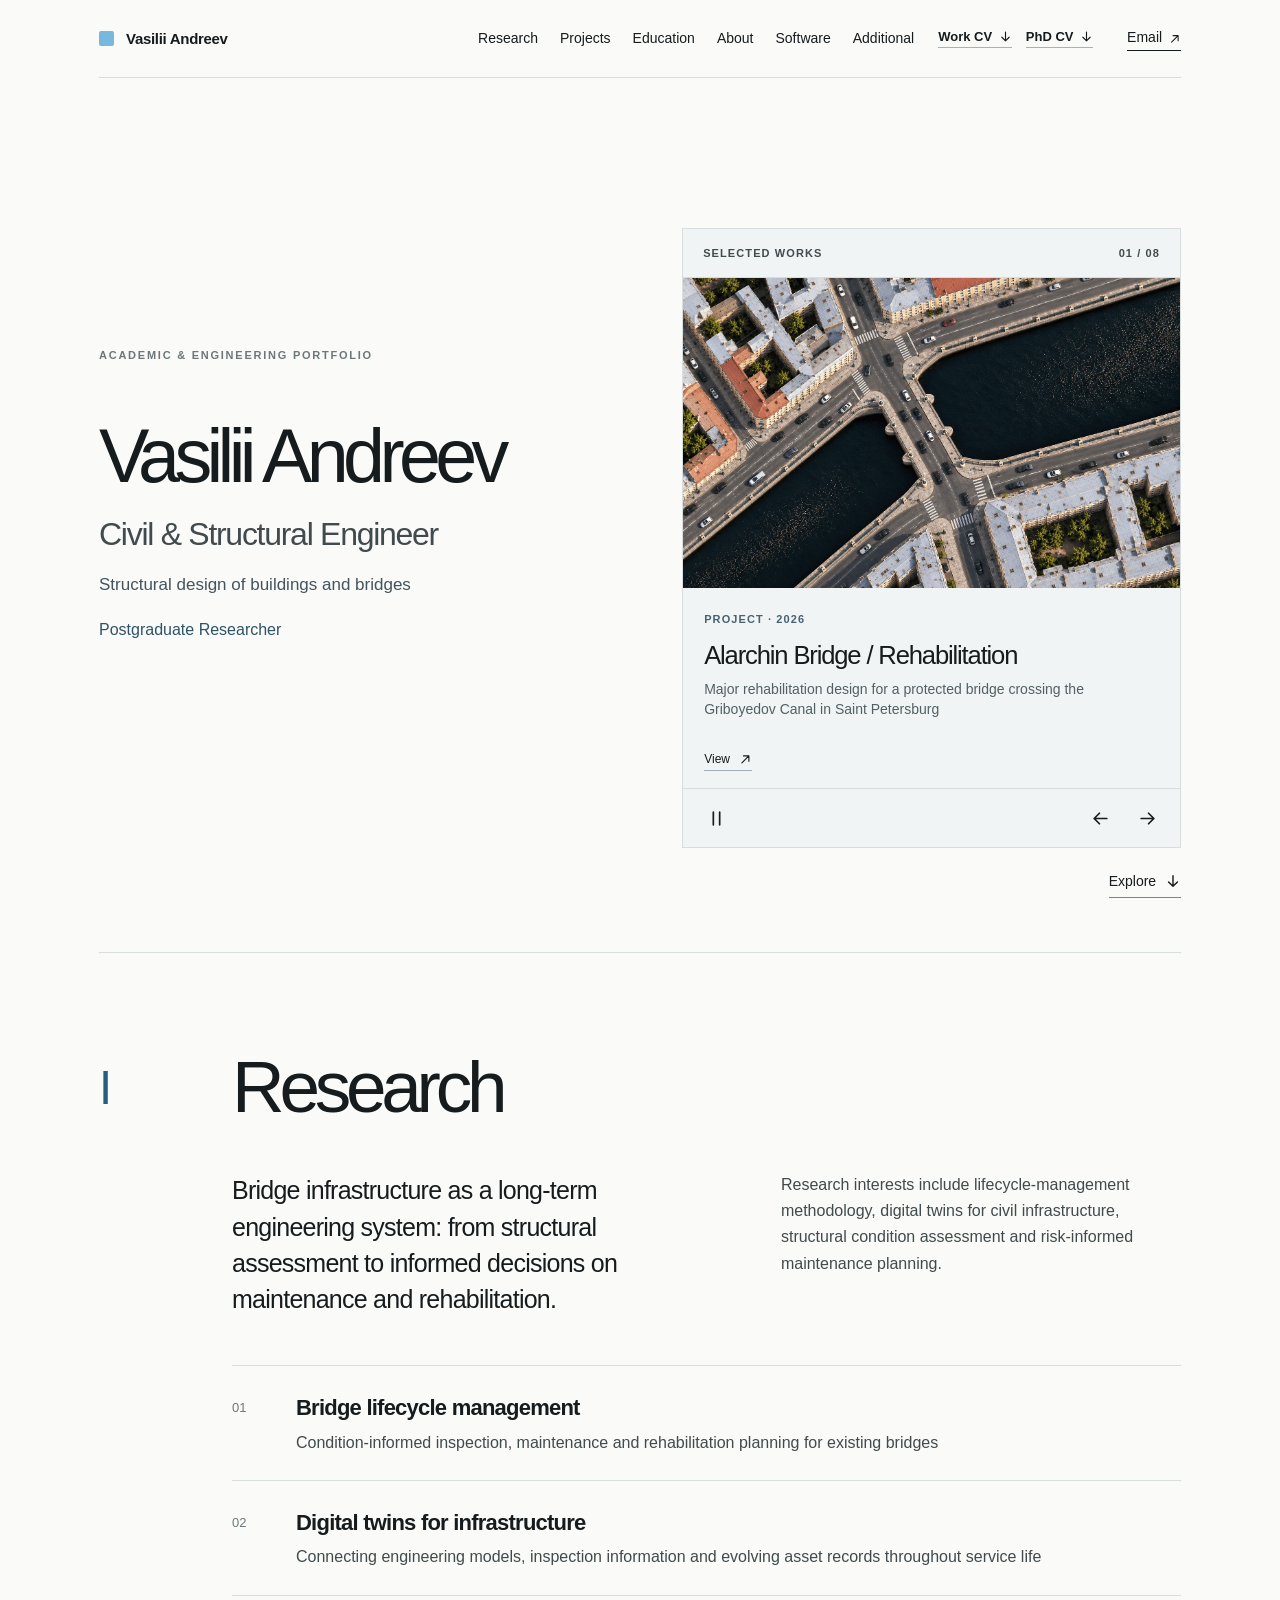
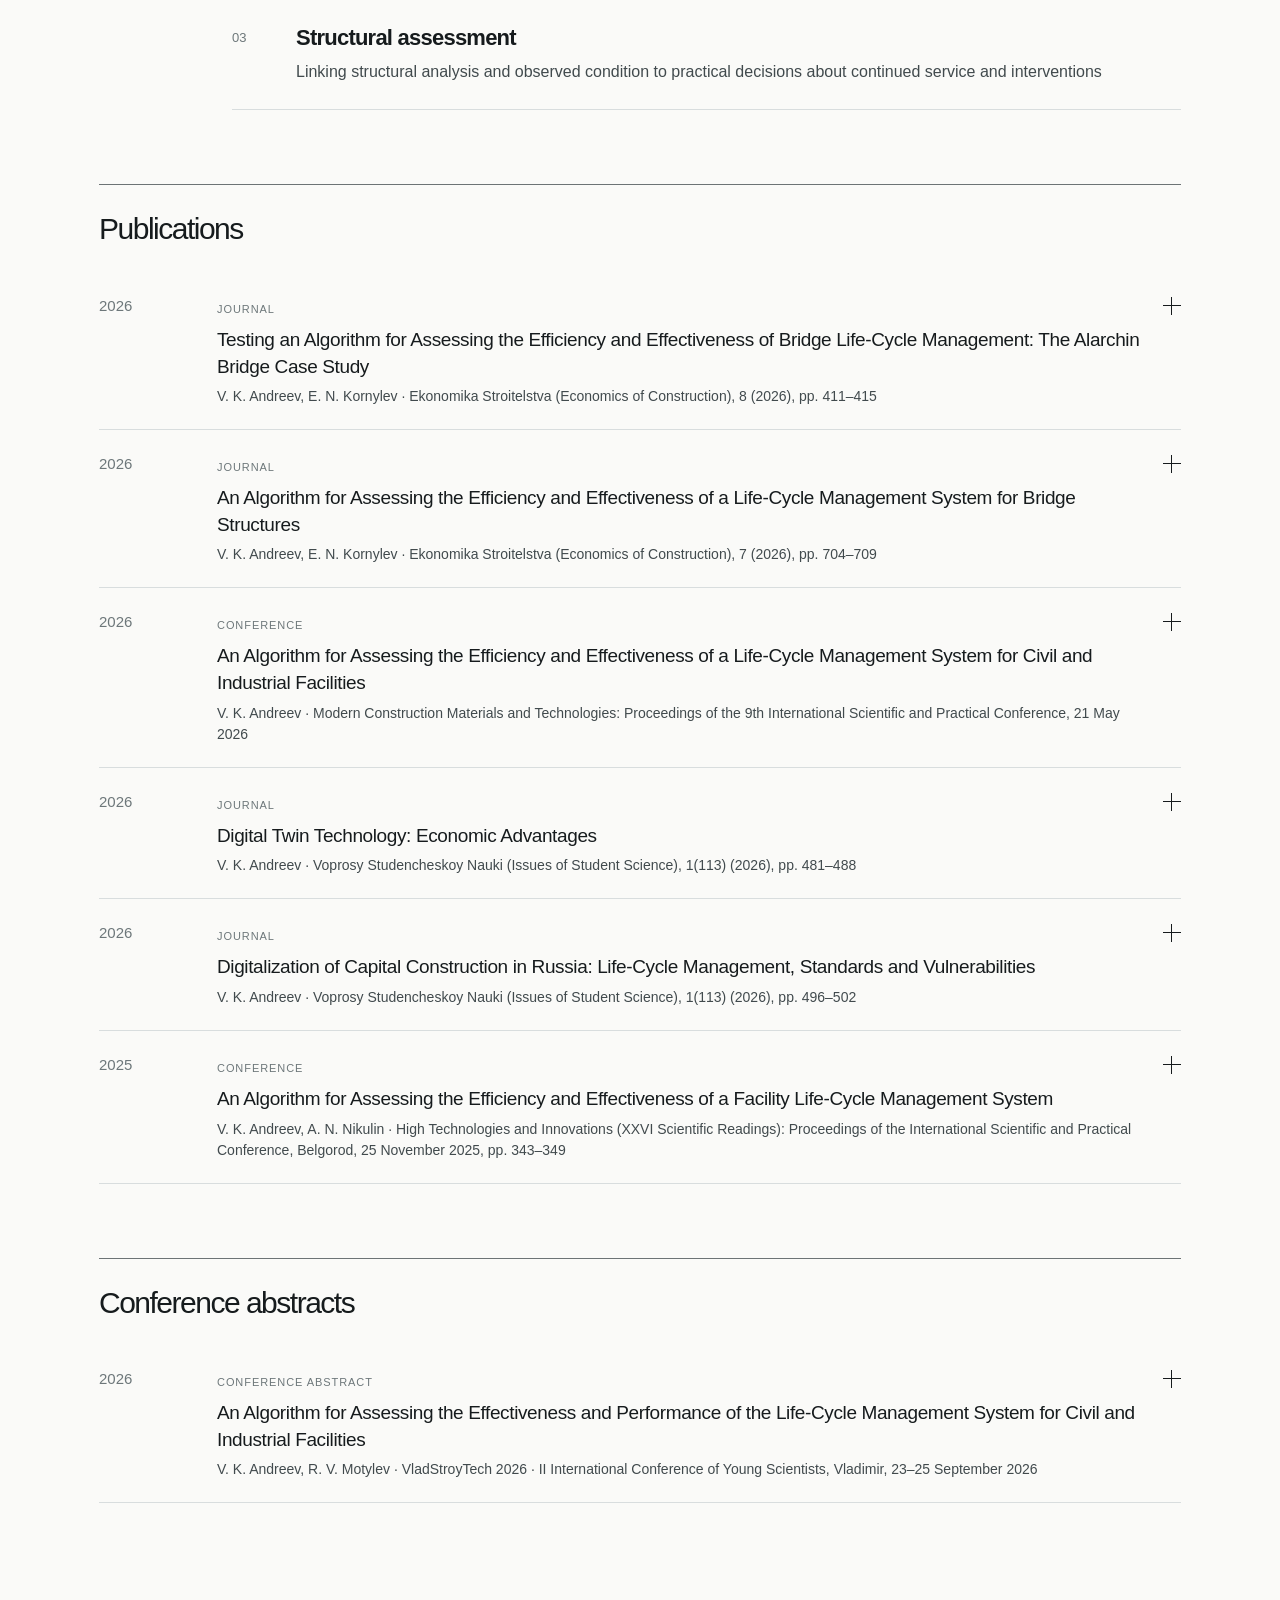
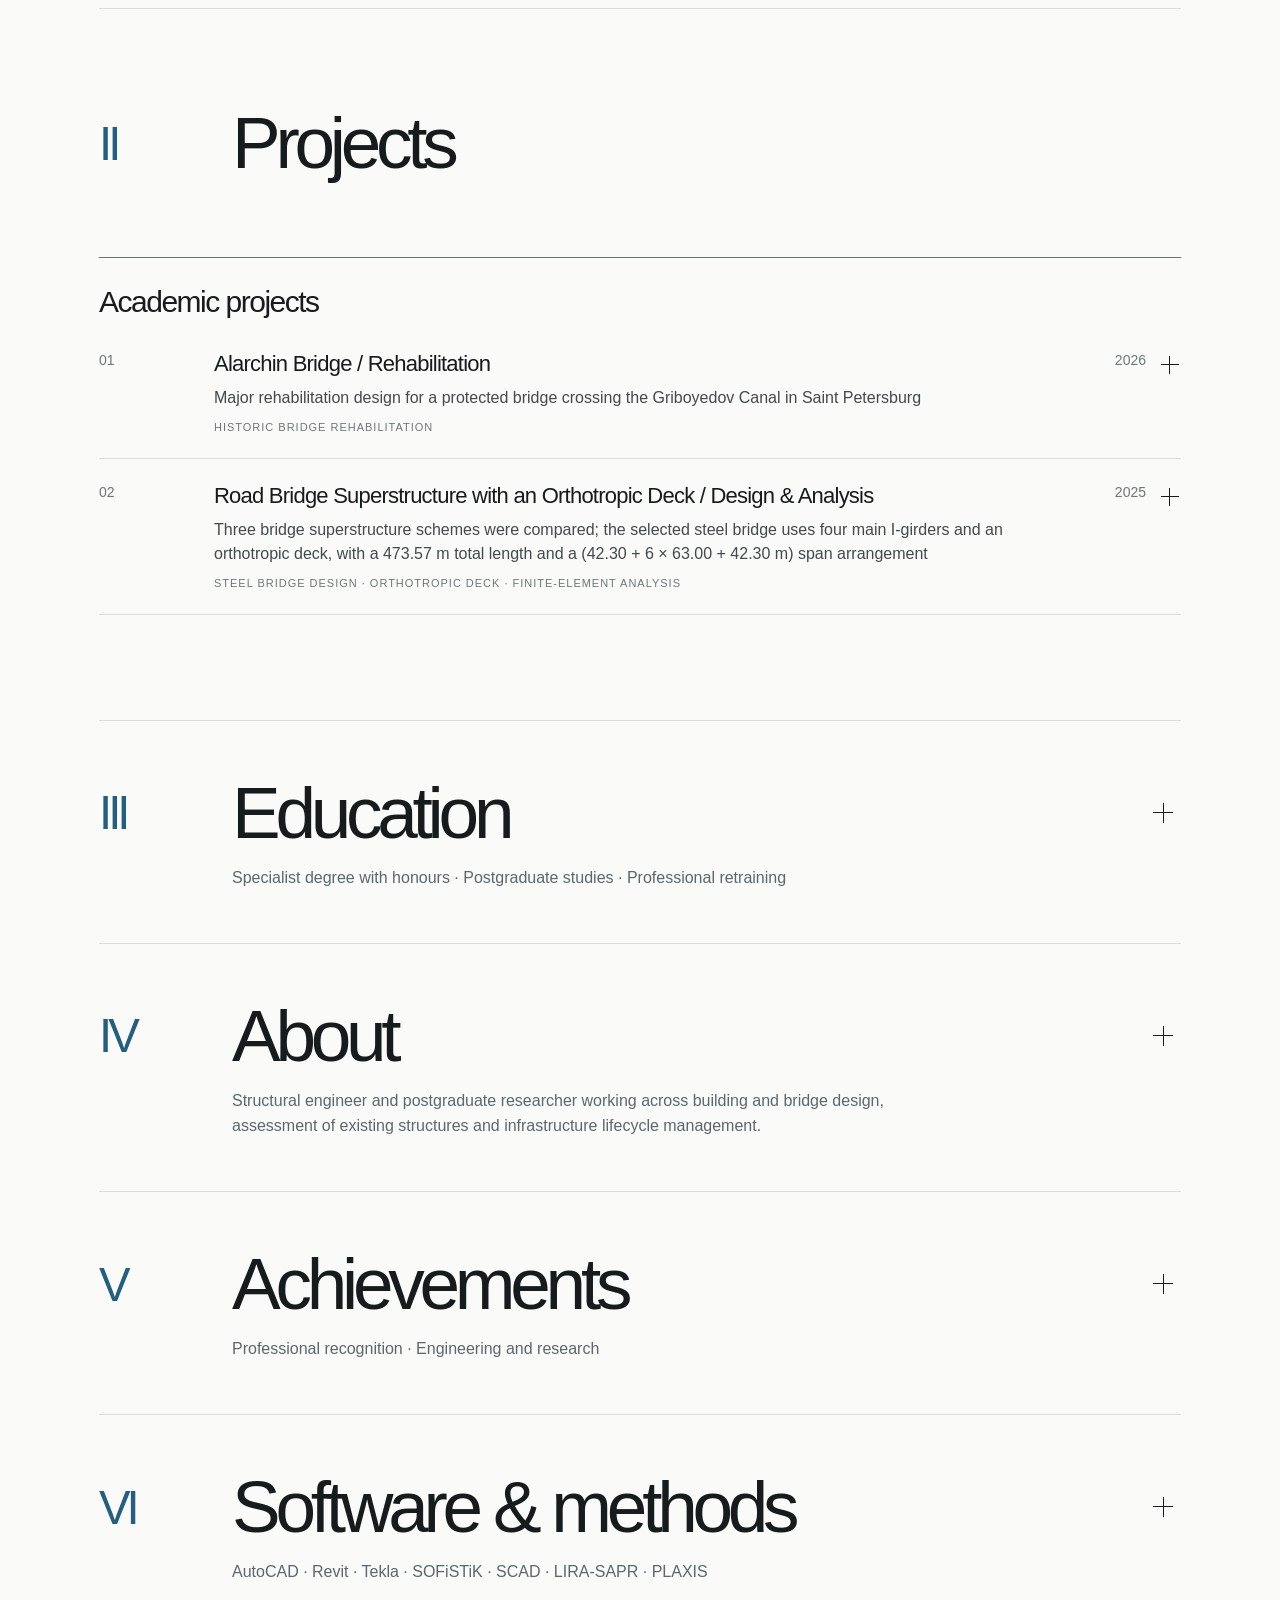
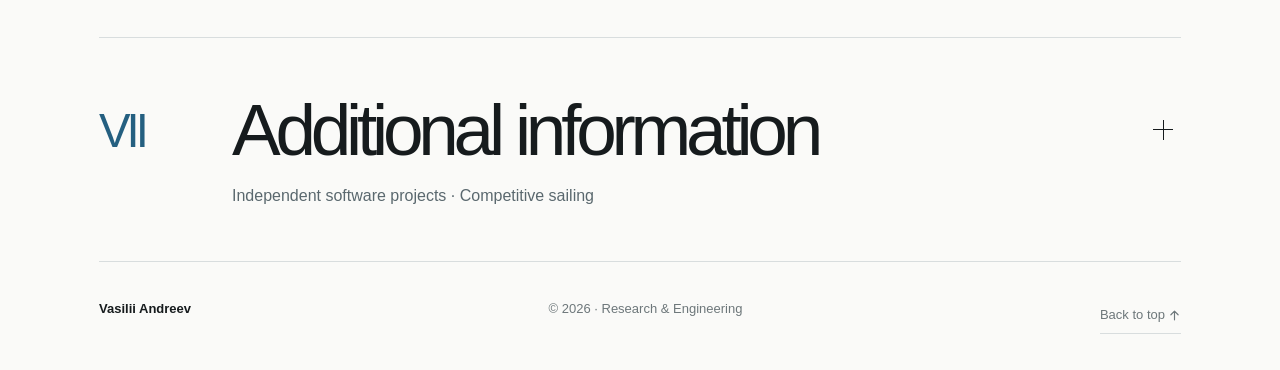
==== commit a8395462: "Enlarge lower hero preview and use two-column Orto visuals" ====
--- a/index.html
+++ b/index.html
@@ -7,8 +7,8 @@
 <meta name="description" content="Vasilii Andreev — Civil and Structural Engineer and postgraduate researcher. Bridge engineering, infrastructure lifecycle management, research publications and selected technical projects.">
 <title>Vasilii Andreev — Research &amp; Engineering</title>
 <link rel="icon" href="assets/favicon-blue-v4.svg?v=5" type="image/svg+xml" sizes="any">
-<link rel="stylesheet" href="assets/portfolio-v5.css?v=20261127-orto-gallery1">
-<script src="assets/portfolio-v5.js?v=20261127-orto-gallery1" defer></script>
+<link rel="stylesheet" href="assets/portfolio-v5.css?v=20261127-orto-hero3">
+<script src="assets/portfolio-v5.js?v=20261127-orto-hero3" defer></script>
 </head>
 <body>
 <a href="#app" class="skip-link">Skip to content</a>
--- a/assets/portfolio-v5.css
+++ b/assets/portfolio-v5.css
@@ -1074,3 +1074,41 @@
 .evidence-carousel-buttons .ui-icon{width:17px;height:17px}
 @media(max-width:900px){.evidence-gallery.evidence-carousel-track{--gallery-visible:2;gap:12px}.evidence-carousel-track>.evidence-image{flex-basis:calc((100% - 12px)/2)}}
 @media(max-width:560px){.evidence-gallery.evidence-carousel-track{--gallery-visible:1;gap:12px}.evidence-carousel-track>.evidence-image{flex-basis:100%}}
+
+/* Project presentation refinements — wider desktop layout and true-white image canvases. */
+@media(min-width:1550px){
+ :root{--main:min(1500px,calc(100vw - 380px))}
+}
+.evidence-image img{
+ height:auto;
+ aspect-ratio:auto;
+ object-fit:contain;
+ background:#fff;
+}
+.evidence-image.is-technical img{
+ aspect-ratio:1.65;
+ object-fit:contain;
+ background:#fff;
+}
+.evidence-gallery.is-grid-two{
+ grid-template-columns:repeat(2,minmax(0,1fr));
+ gap:24px;
+}
+.evidence-gallery.is-grid-two .evidence-image img{
+ height:auto;
+ aspect-ratio:auto;
+ object-fit:contain;
+ background:#fff;
+}
+@media(max-width:780px){
+ .evidence-gallery.is-grid-two{grid-template-columns:minmax(0,1fr);gap:22px}
+}
+
+/* Hero refinement: move the selected-work preview lower and give its image more room. */
+@media(min-width:1101px){
+ .showcase{
+  min-height:620px;
+  transform:translateY(34px);
+ }
+ .showcase-viewport{min-height:470px}
+}
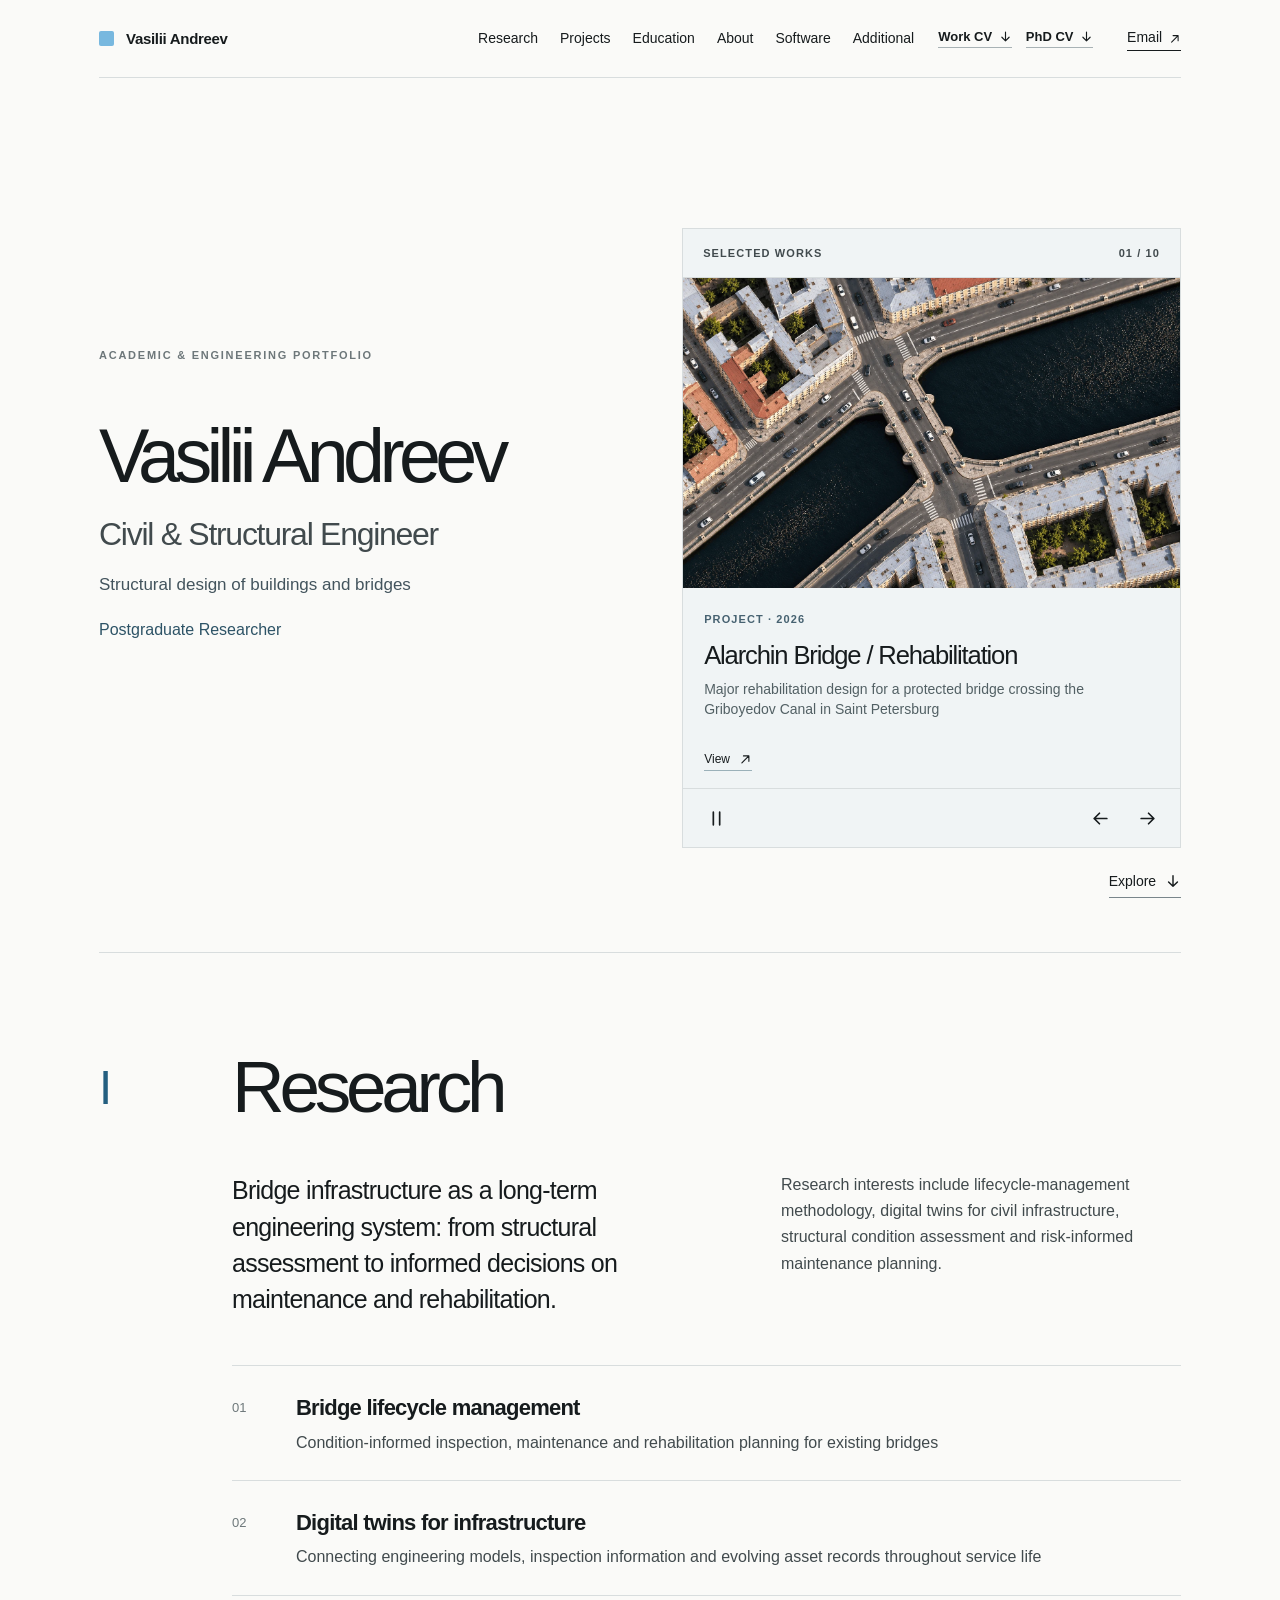
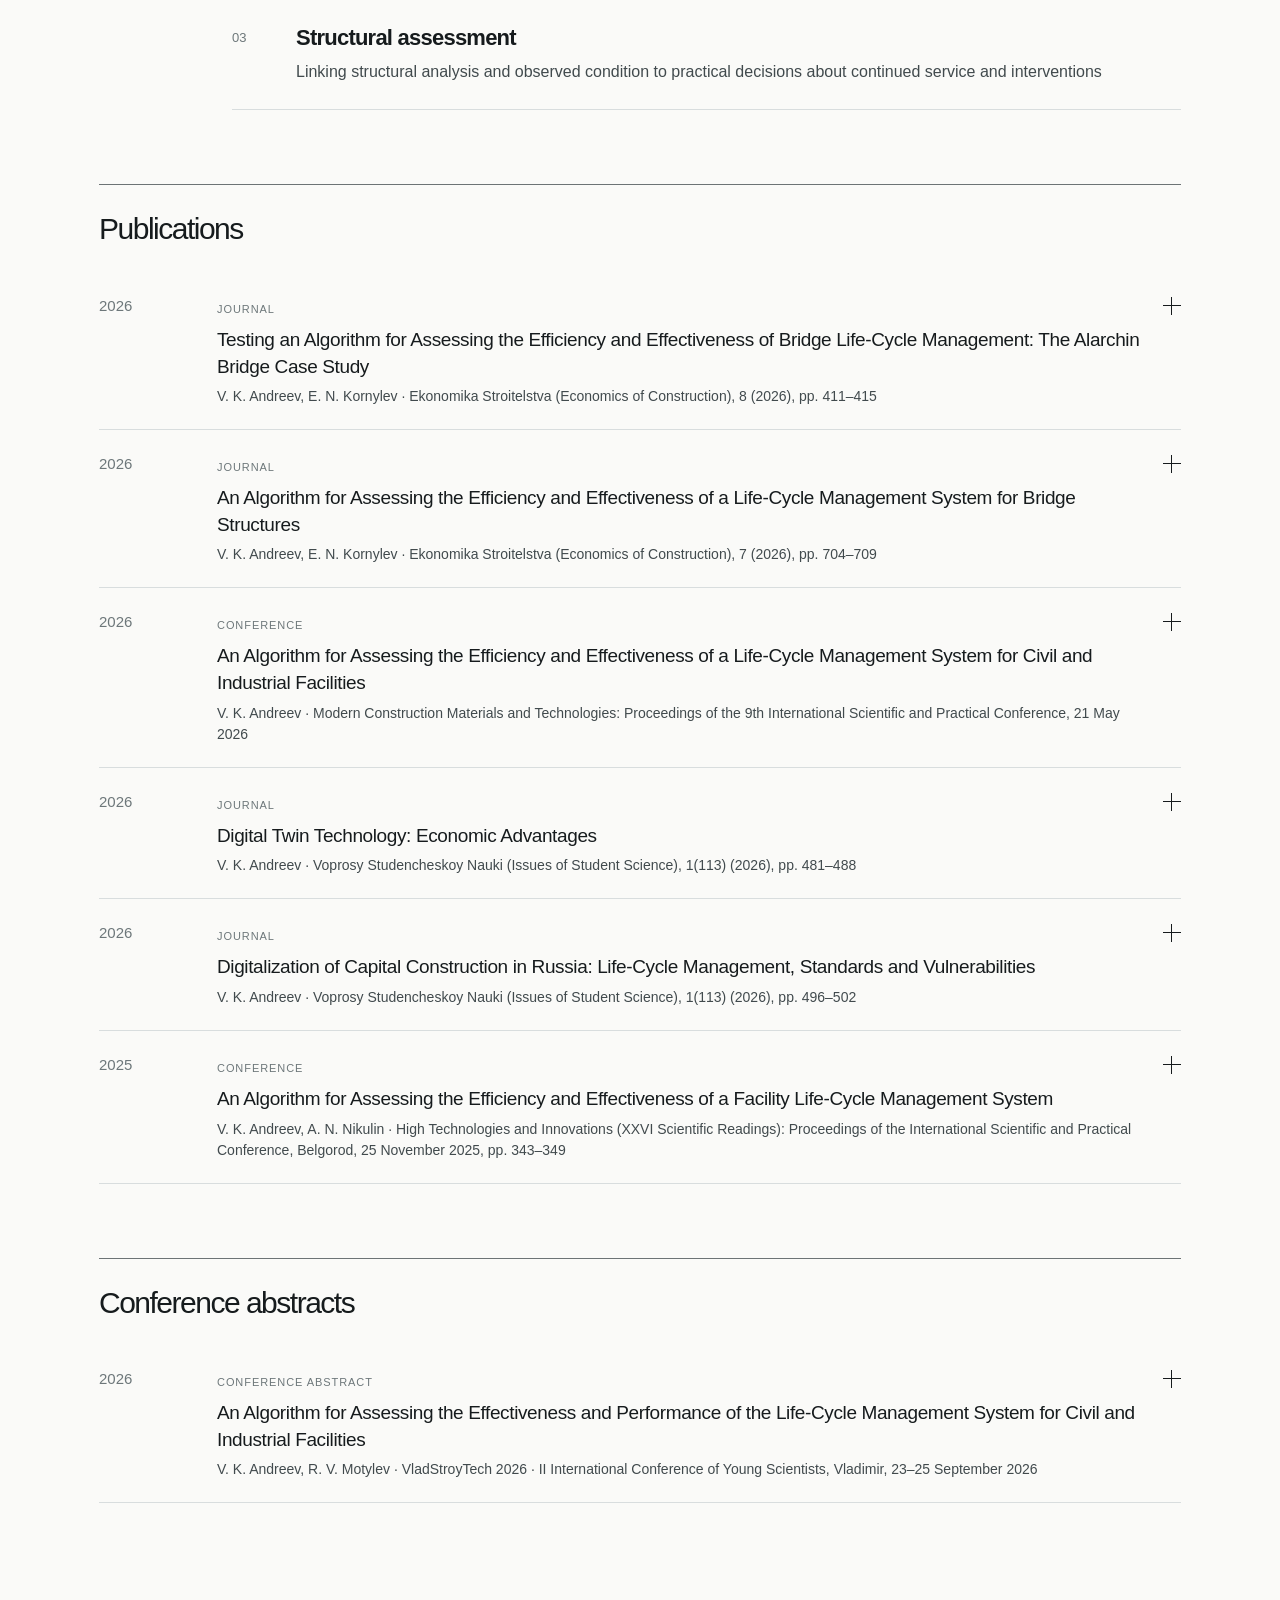
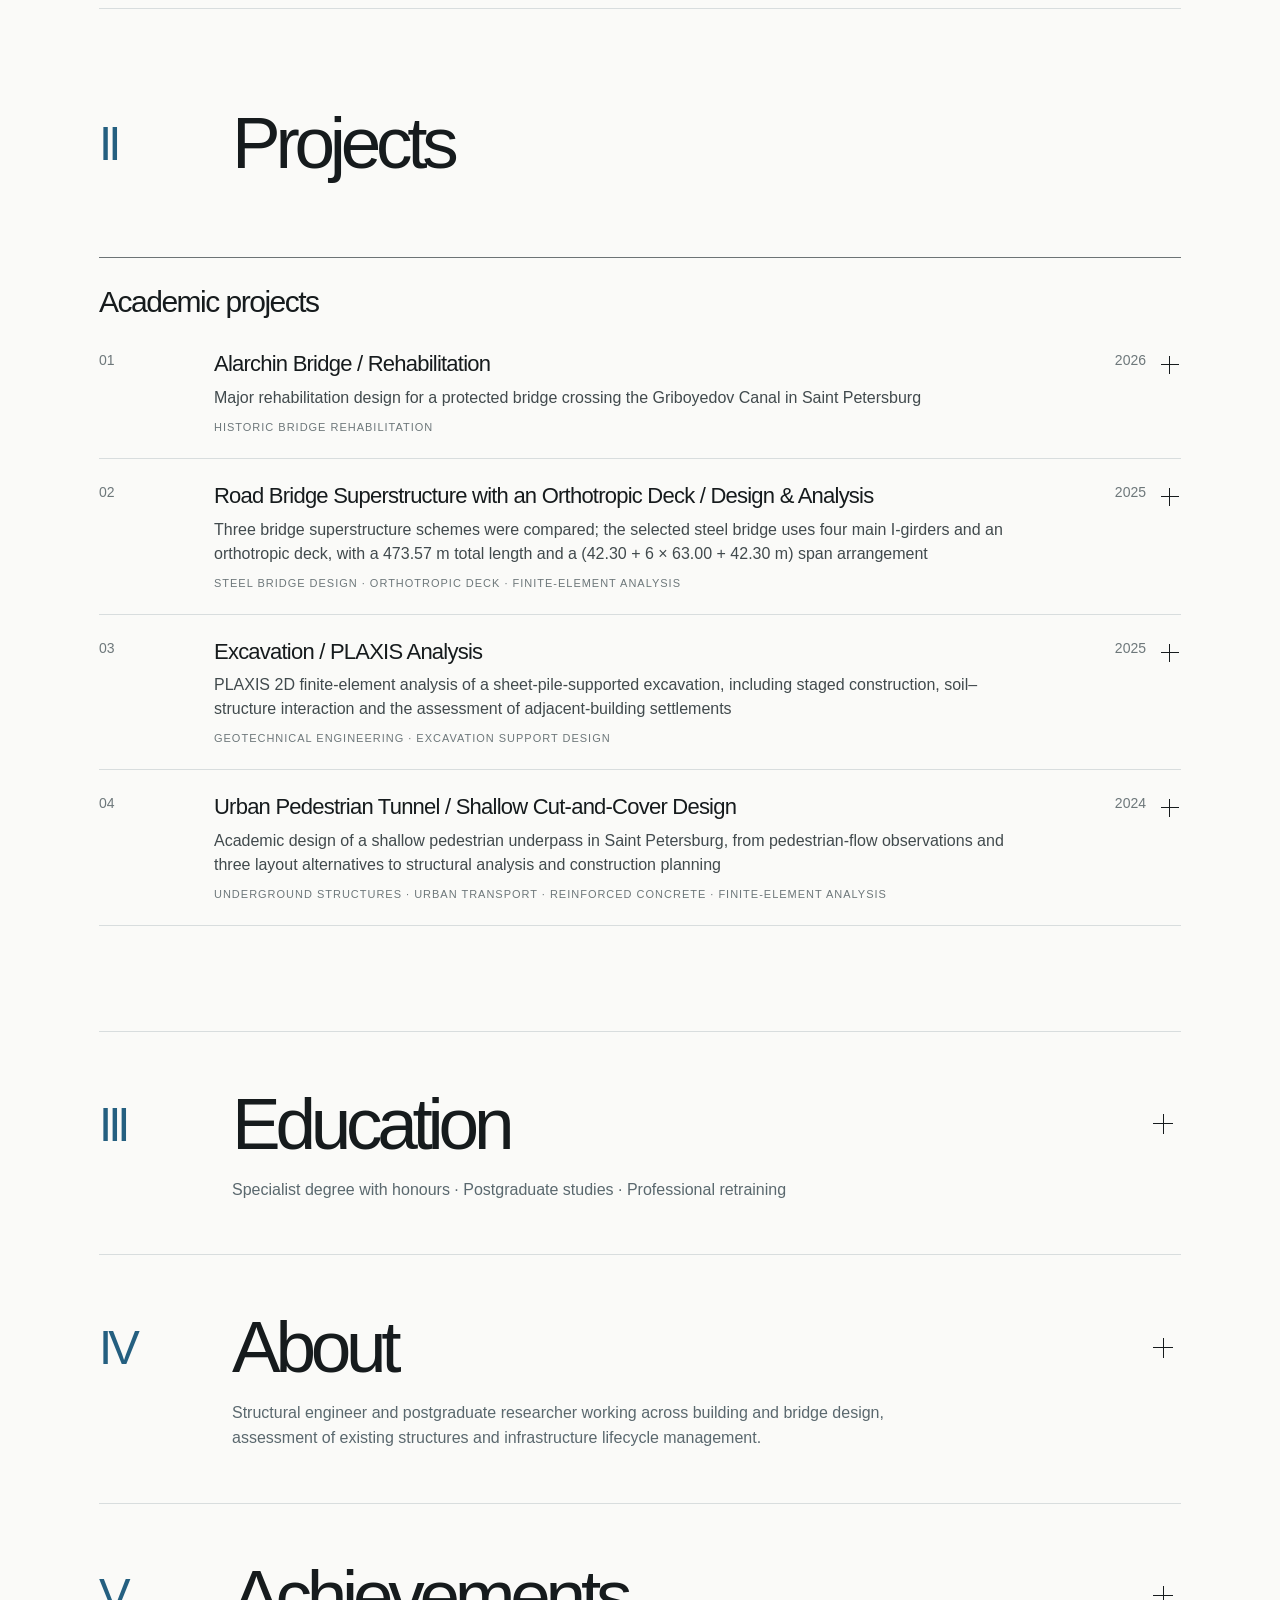
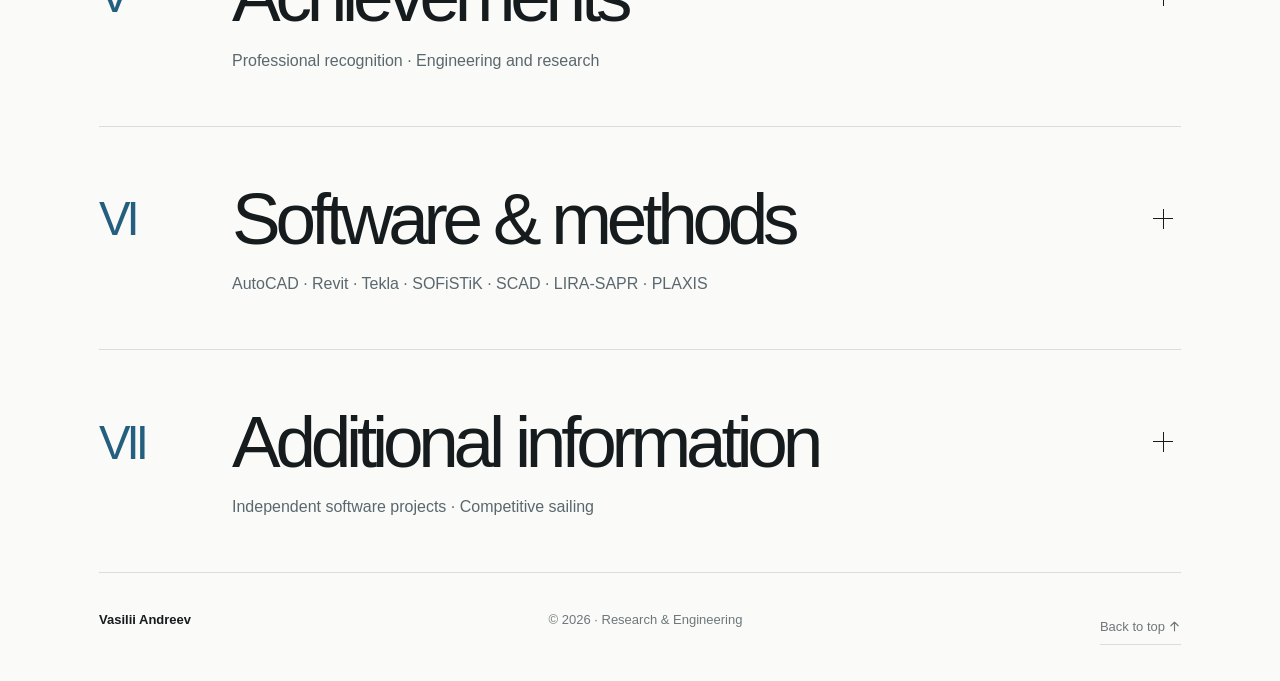
==== commit 9c4f1576: "Add responsive long-form engineering case-study renderer" ====
--- a/index.html
+++ b/index.html
@@ -7,8 +7,8 @@
 <meta name="description" content="Vasilii Andreev — Civil and Structural Engineer and postgraduate researcher. Bridge engineering, infrastructure lifecycle management, research publications and selected technical projects.">
 <title>Vasilii Andreev — Research &amp; Engineering</title>
 <link rel="icon" href="assets/favicon-blue-v4.svg?v=5" type="image/svg+xml" sizes="any">
-<link rel="stylesheet" href="assets/portfolio-v5.css?v=20261127-orto-hero3">
-<script src="assets/portfolio-v5.js?v=20261127-orto-hero3" defer></script>
+<link rel="stylesheet" href="assets/portfolio-v5.css?v=20261127-tunnel-case1">
+<script src="assets/portfolio-v5.js?v=20261127-tunnel-case1" defer></script>
 </head>
 <body>
 <a href="#app" class="skip-link">Skip to content</a>
--- a/assets/portfolio-v5.css
+++ b/assets/portfolio-v5.css
@@ -1079,26 +1079,9 @@
 @media(min-width:1550px){
  :root{--main:min(1500px,calc(100vw - 380px))}
 }
-.evidence-image img{
- height:auto;
- aspect-ratio:auto;
- object-fit:contain;
- background:#fff;
-}
-.evidence-image.is-technical img{
- aspect-ratio:1.65;
- object-fit:contain;
- background:#fff;
-}
 .evidence-gallery.is-grid-two{
  grid-template-columns:repeat(2,minmax(0,1fr));
  gap:24px;
-}
-.evidence-gallery.is-grid-two .evidence-image img{
- height:auto;
- aspect-ratio:auto;
- object-fit:contain;
- background:#fff;
 }
 @media(max-width:780px){
  .evidence-gallery.is-grid-two{grid-template-columns:minmax(0,1fr);gap:22px}
@@ -1112,3 +1095,77 @@
  }
  .showcase-viewport{min-height:470px}
 }
+
+/* Uniform white image canvases: all project gallery images share the same frame. */
+.evidence-image-frame{
+ display:flex;
+ align-items:center;
+ justify-content:center;
+ width:100%;
+ aspect-ratio:2/1;
+ overflow:hidden;
+ background:#fff;
+}
+.evidence-image-frame img{
+ display:block;
+ width:100%;
+ height:100%;
+ aspect-ratio:auto;
+ object-fit:contain;
+ background:#fff;
+ border:0;
+ padding:0;
+}
+.evidence-image.is-technical .evidence-image-frame img{
+ aspect-ratio:auto;
+ object-fit:contain;
+ background:#fff;
+ border:0;
+ padding:0;
+}
+.evidence-image:hover .evidence-image-frame img{transform:none}
+
+/* Long-form engineering case study. Scoped to the optional case renderer. */
+.case-study{--case-gap:clamp(12px,1.6vw,24px);margin-top:32px;min-width:0}
+.case-metrics{display:grid;grid-template-columns:repeat(4,minmax(0,1fr));border-top:1px solid var(--line);border-bottom:1px solid var(--line)}
+.case-metric{padding:20px 12px 20px 0;min-width:0}
+.case-metric+.case-metric{padding-left:16px;border-left:1px solid var(--line)}
+.case-metric strong{display:block;font-size:clamp(27px,3.5vw,44px);font-weight:530;letter-spacing:-.045em;line-height:1.05;font-variant-numeric:tabular-nums}
+.case-unit,.case-metric small{display:block;font-size:12px;color:var(--muted);margin-top:6px;line-height:1.4}
+.case-nav{display:flex;flex-wrap:wrap;gap:8px 18px;padding:18px 0 8px}
+.case-nav a{font-size:12px;color:var(--secondary);padding:6px 0;border-bottom:1px solid var(--line);text-decoration:none}
+.case-nav a:hover,.case-nav a:focus-visible{color:var(--accent);border-color:var(--accent)}
+.case-panel{scroll-margin-top:95px;margin-top:24px}
+.case-panel .project-results-title{font-size:13px;letter-spacing:.065em}
+.case-note{font-size:14px;line-height:1.65;color:var(--secondary);max-width:900px;margin:0 0 18px}
+.case-context .evidence-gallery.is-grid-two{grid-template-columns:repeat(3,minmax(0,1fr));gap:var(--case-gap)}
+.case-context .evidence-image img{aspect-ratio:4/3;object-fit:contain;background:transparent}
+.case-variants{display:grid;grid-template-columns:repeat(3,minmax(0,1fr));gap:var(--case-gap);margin:0 0 17px}
+.case-variant{display:flex;flex-direction:column;min-width:0;border-top:2px solid var(--line);padding:14px 0 0}
+.case-variant.is-selected{border-top-color:var(--accent)}
+.case-variant header{display:flex;align-items:center;justify-content:space-between;gap:8px;font-size:11px;color:var(--muted);text-transform:uppercase;letter-spacing:.065em}
+.case-selected{color:var(--accent);font-weight:650}
+.case-variant h5{font-size:16px;line-height:1.4;font-weight:540;margin:10px 0 14px;min-height:2.8em}
+.case-plan{background:#fff;aspect-ratio:4/3;display:flex;align-items:center;justify-content:center}
+.case-plan img{width:100%;height:100%;aspect-ratio:auto;object-fit:contain;background:#fff}
+.case-variant-quantity{margin:13px 0 10px;display:flex;flex-direction:column;gap:3px}
+.case-variant-quantity strong{font-size:clamp(23px,2.4vw,31px);font-weight:530;letter-spacing:-.03em;font-variant-numeric:tabular-nums}
+.case-variant-quantity strong small{display:inline;font-size:13px;letter-spacing:0}
+.case-variant-quantity span{font-size:11px;color:var(--muted)}
+.case-variant p{font-size:13px;line-height:1.55;color:var(--secondary);margin:0 0 15px}
+.case-document-link{font-size:12px;display:inline-flex;gap:4px;align-items:center;color:var(--accent);align-self:flex-start;min-height:36px;text-decoration:none;border-bottom:1px solid var(--line);margin-top:auto}
+.case-document-link:hover{border-color:var(--accent)}
+.case-drawing{margin:20px 0 0;min-width:0}
+.case-drawing .evidence-image img{height:auto;aspect-ratio:auto;max-height:600px;object-fit:contain;background:#fff;padding:8px}
+.case-drawing figcaption{display:flex;justify-content:space-between;align-items:center;flex-wrap:wrap;gap:6px 16px;font-size:12px;color:var(--muted);margin-top:6px}
+.case-model .evidence-gallery.is-grid-two{grid-template-columns:minmax(0,1fr)}
+.case-model .evidence-image-frame{aspect-ratio:2/1;max-height:380px}
+.case-study .evidence-carousel-track{--gallery-visible:2;gap:16px}
+.case-study .evidence-carousel-track>.evidence-image{flex-basis:calc((100% - 16px)/2)}
+.case-study .evidence-carousel-track .evidence-image-frame{aspect-ratio:1.4}
+.case-subhead{font-size:12px;letter-spacing:.06em;font-weight:600;color:var(--secondary);margin:24px 0 12px;text-transform:uppercase}
+.case-steps{list-style:none;counter-reset:case-step;display:grid;grid-template-columns:repeat(3,minmax(0,1fr));gap:14px var(--case-gap);padding:0;margin:0 0 20px}
+.case-steps li{counter-increment:case-step;border-top:1px solid var(--line);padding-top:10px;font-size:13px;line-height:1.5;color:var(--secondary)}
+.case-steps li::before{content:counter(case-step,decimal-leading-zero);display:block;font-size:12px;color:var(--accent);margin-bottom:7px}
+@media(max-width:900px){.case-metrics{grid-template-columns:repeat(2,minmax(0,1fr))}.case-metric:nth-child(3){border-left:0;padding-left:0}.case-metric:nth-child(n+3){border-top:1px solid var(--line)}.case-variants,.case-context .evidence-gallery.is-grid-two,.case-steps{grid-template-columns:repeat(2,minmax(0,1fr))}}
+@media(max-width:620px){.case-variants,.case-context .evidence-gallery.is-grid-two,.case-steps{grid-template-columns:1fr}.case-variant h5{min-height:0}.case-study .evidence-carousel-track{--gallery-visible:1;gap:12px}.case-study .evidence-carousel-track>.evidence-image{flex-basis:100%}.case-drawing .evidence-image img{max-height:none}.case-nav{gap:4px 13px}.case-metric strong{font-size:26px}.case-metric+.case-metric{padding-left:10px}.case-metric:nth-child(3){padding-left:0}}
